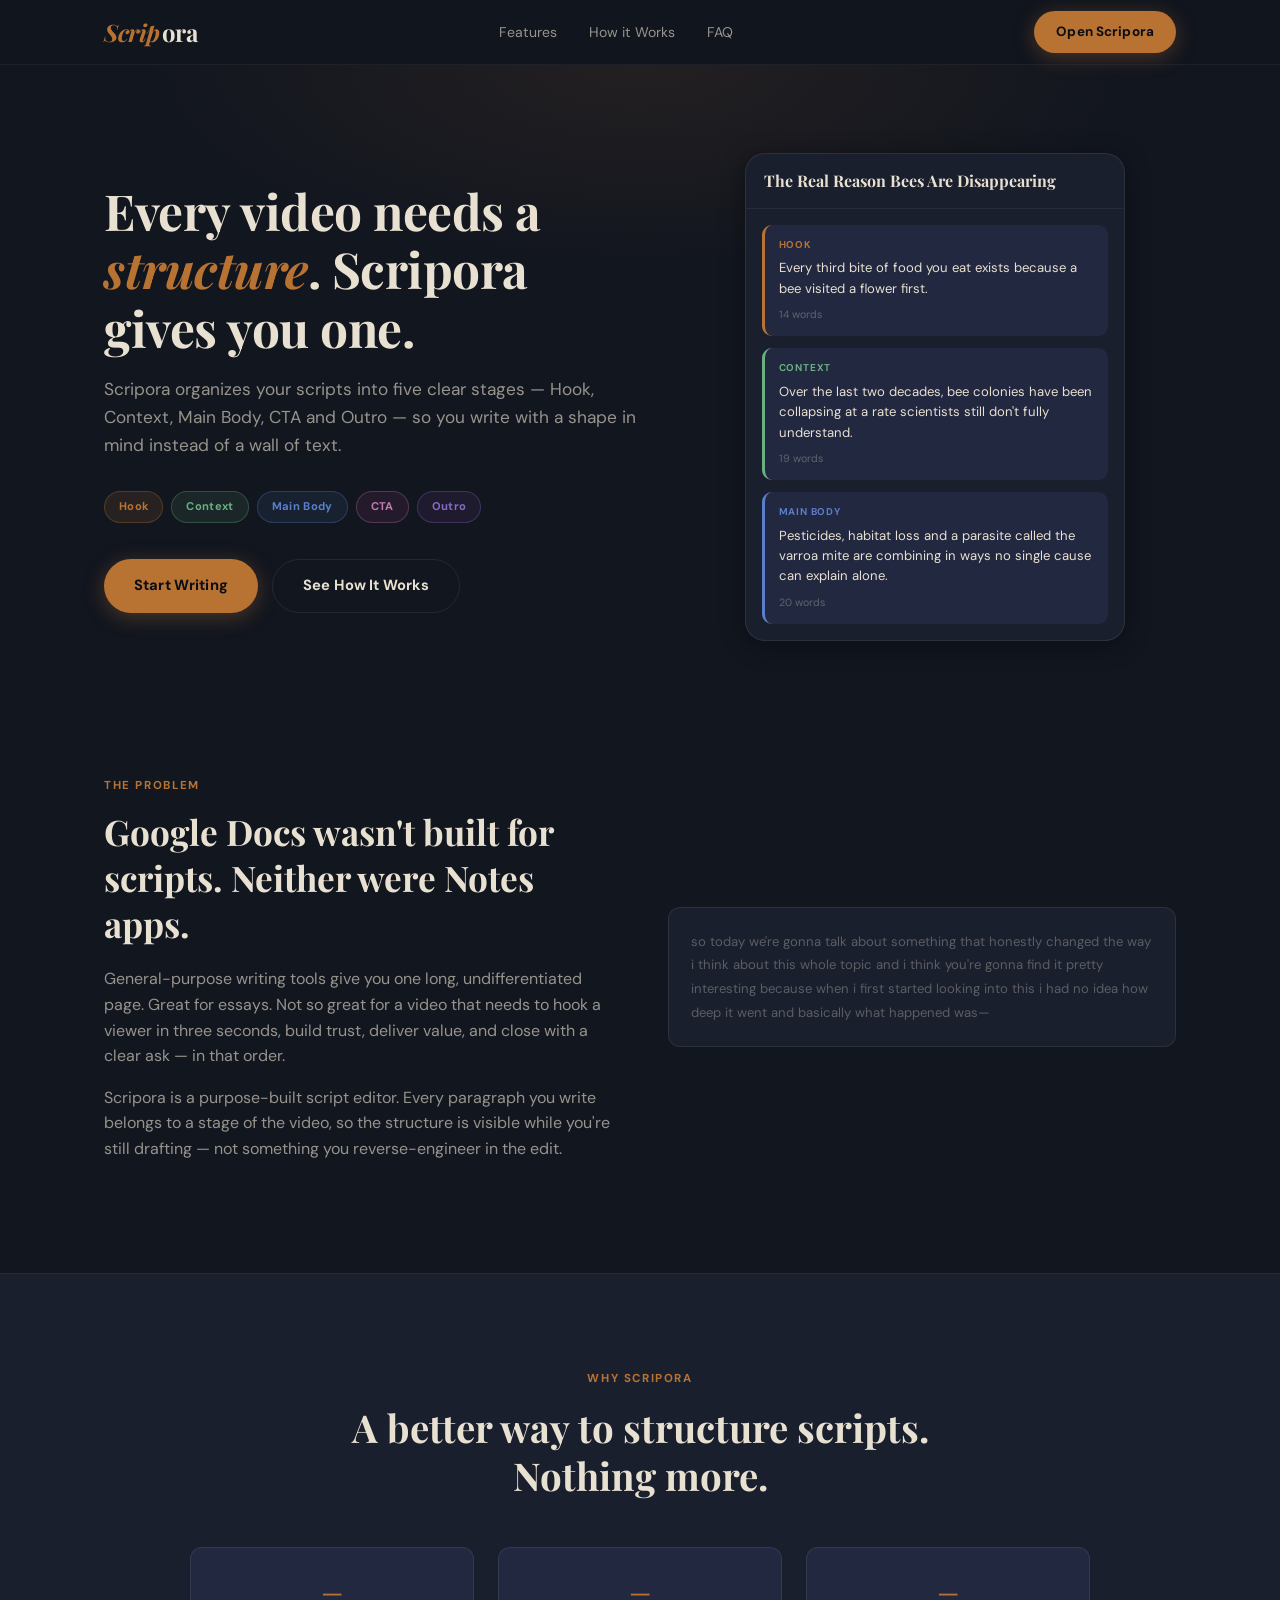
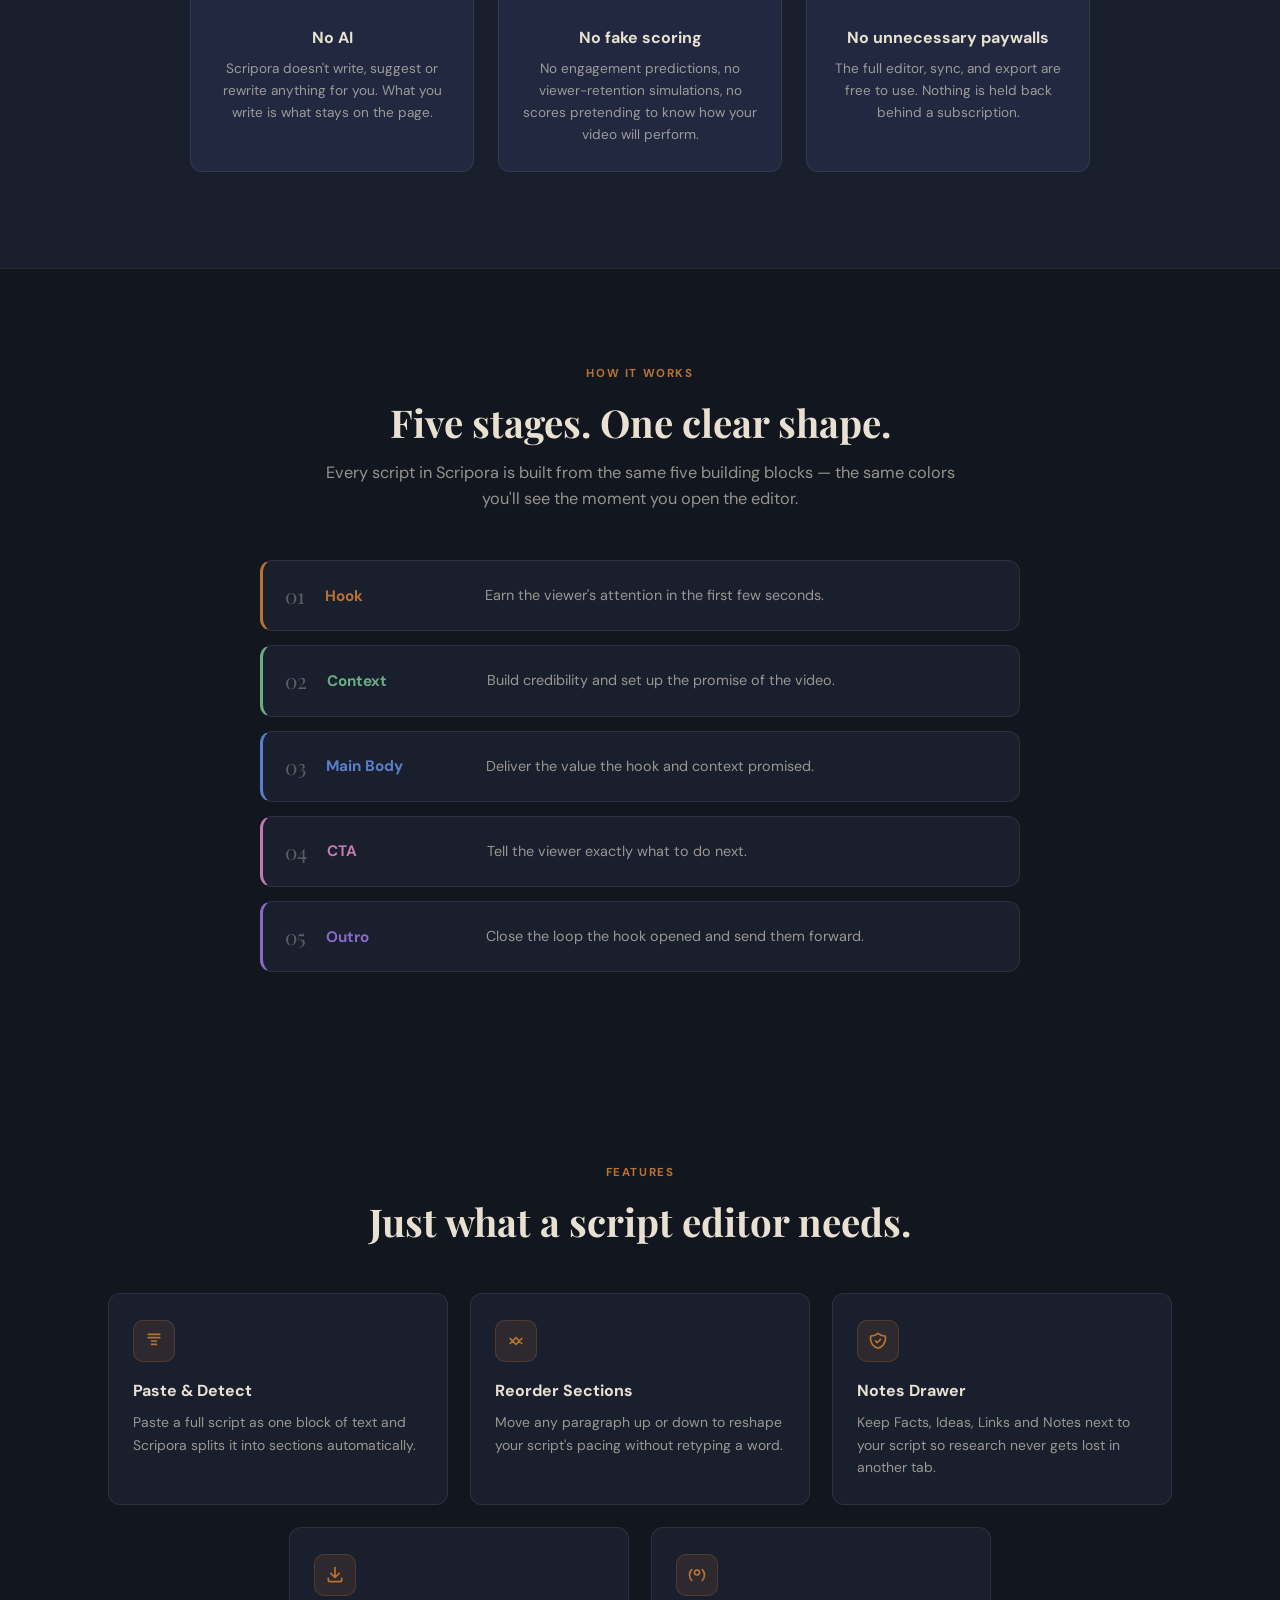
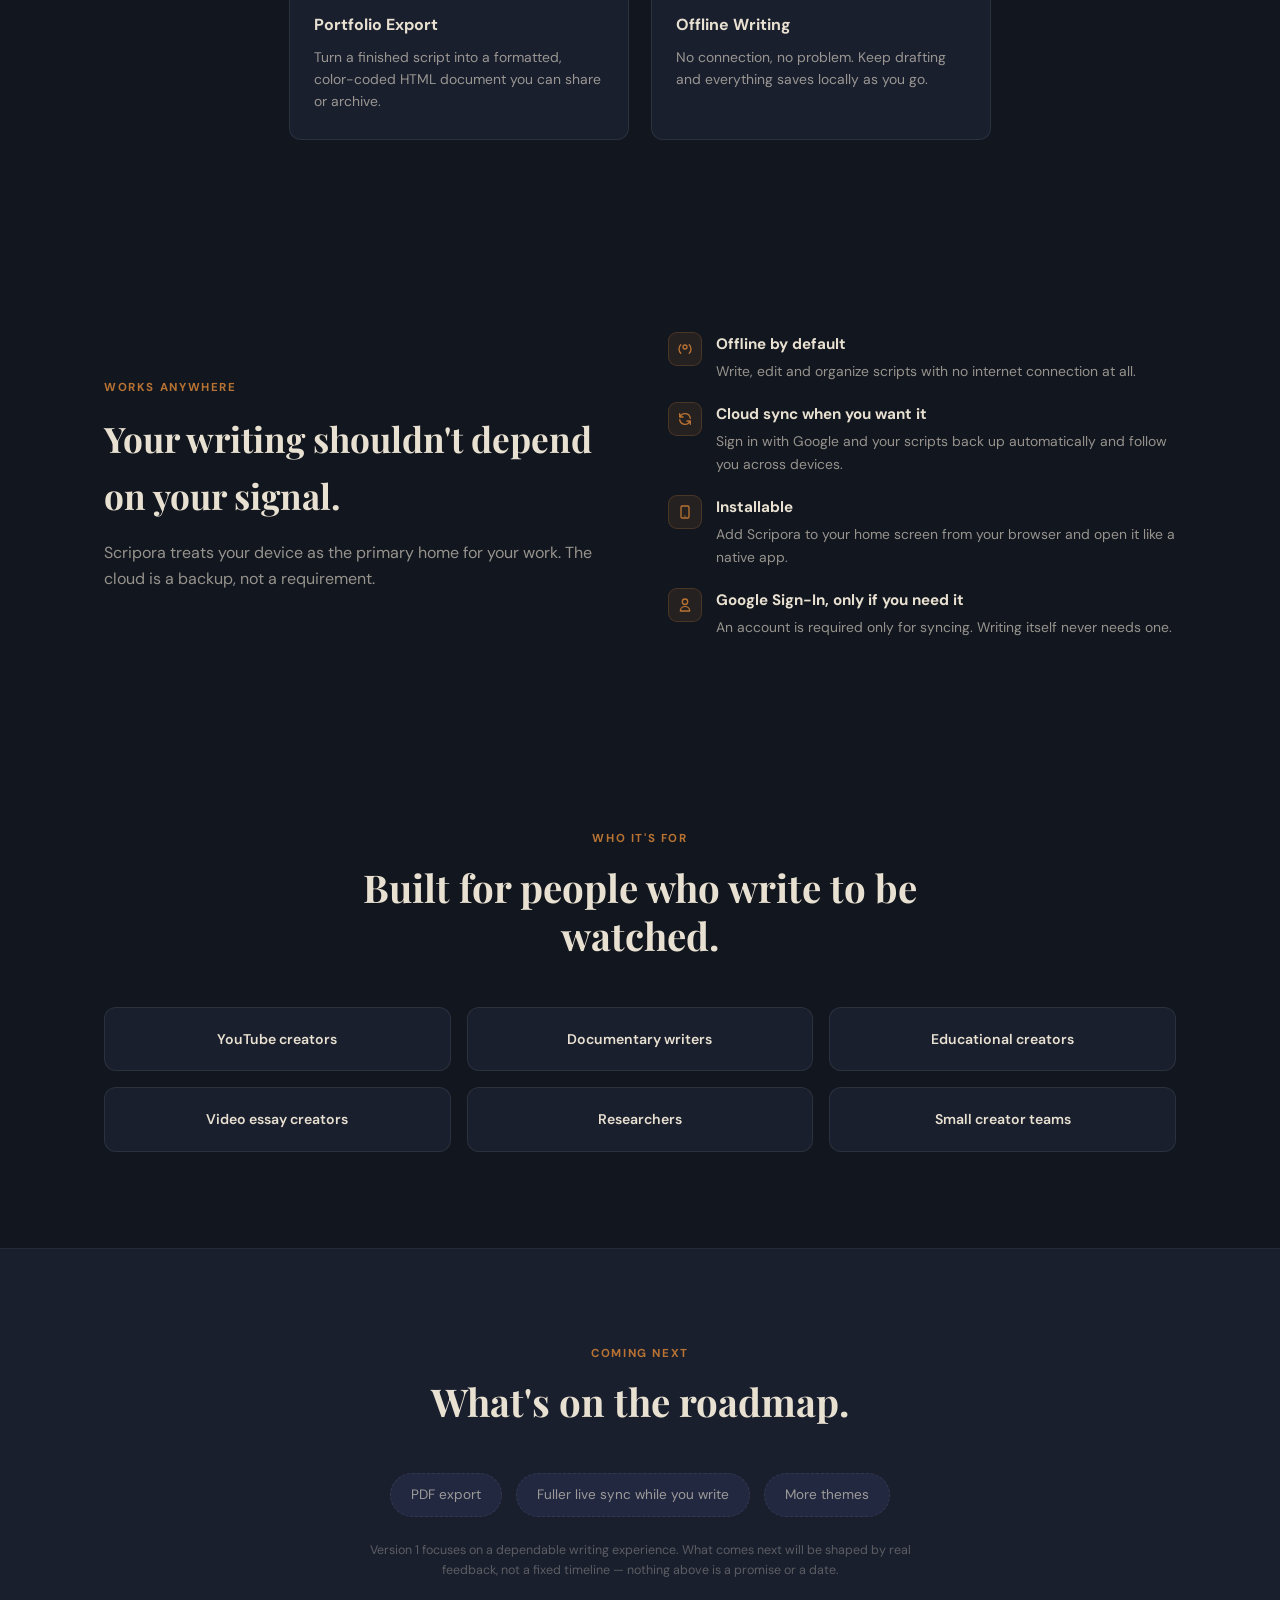
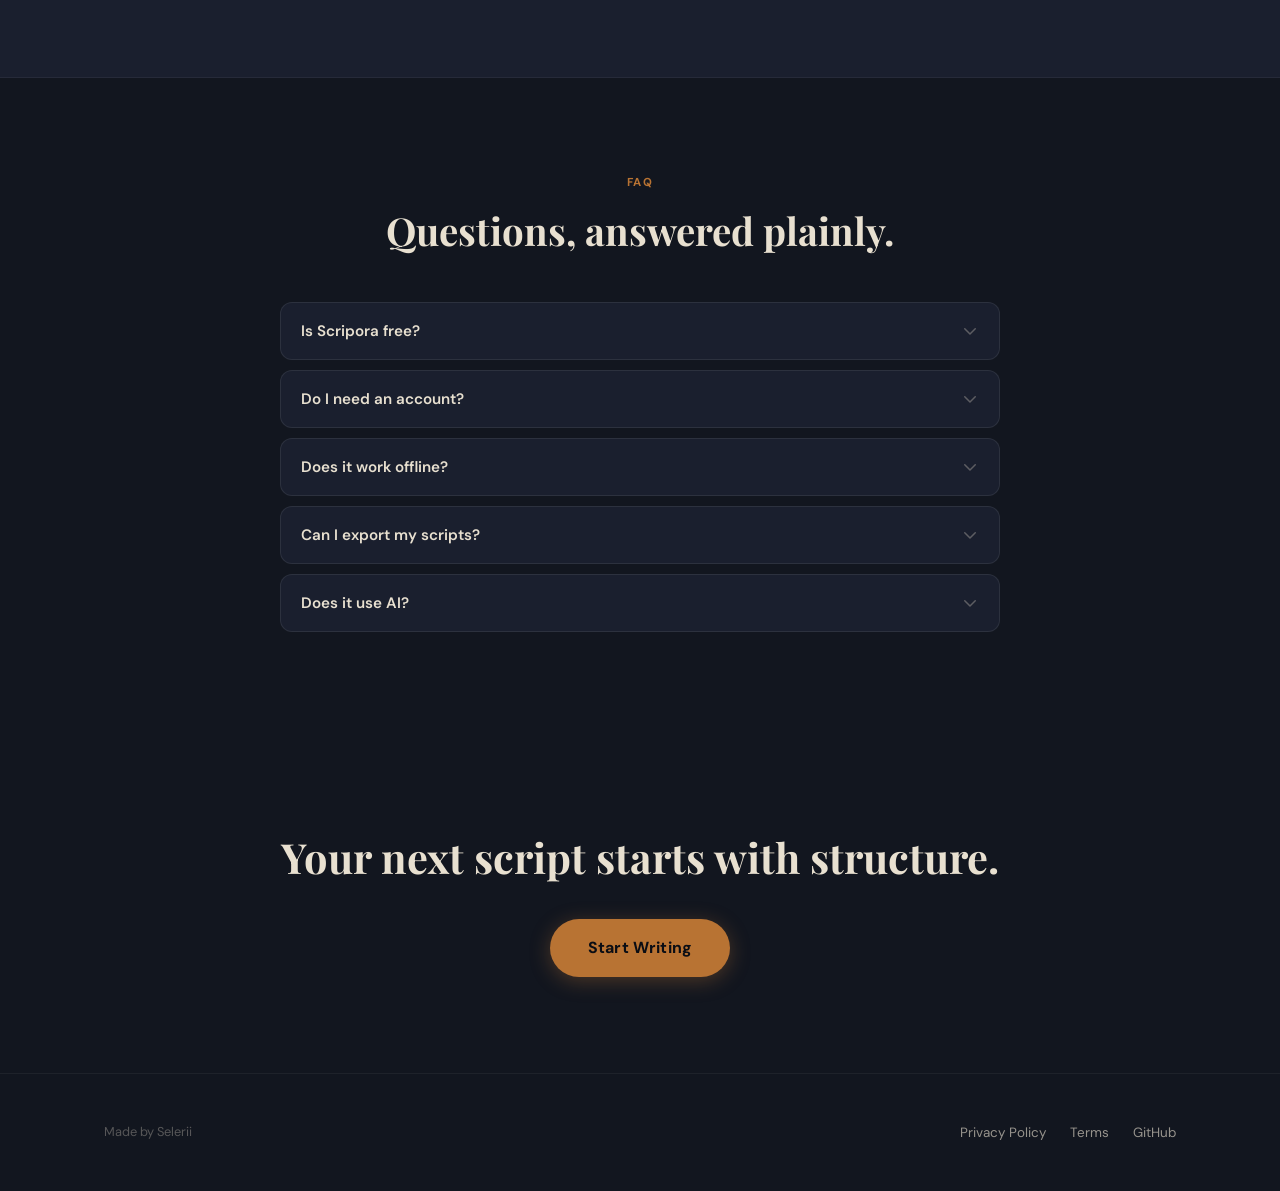
==== index.html @ c45a6613 "Add files via upload" ====
<!DOCTYPE html>
<html lang="en-GB">
<head>
<meta charset="UTF-8">
<meta name="viewport" content="width=device-width, initial-scale=1, viewport-fit=cover">
<title>Scripora — A Script Editor Built Around Structure, Not AI</title>
<meta name="description" content="Scripora is a purpose-built script editor for YouTube creators. Organize every video into Hook, Context, Main Body, CTA and Outro — offline-first, no AI, no fake scoring, no paywalls.">
<!-- PLACEHOLDER: replace REPLACE_WITH_LANDING_DOMAIN once this project has
     a real domain on Vercel. This is a NEW, separate project from the app
     (per your instruction to keep them as separate repos), so it will not
     share scripora.vercel.app — that stays the app's own address. -->
<link rel="canonical" href="https://REPLACE_WITH_LANDING_DOMAIN/">

<!-- Open Graph -->
<meta property="og:type" content="website">
<meta property="og:title" content="Scripora — A Script Editor Built Around Structure, Not AI">
<meta property="og:description" content="Organize every video into Hook, Context, Main Body, CTA and Outro. Offline-first, no AI, no fake scoring, no paywalls.">
<meta property="og:url" content="https://REPLACE_WITH_LANDING_DOMAIN/">
<meta property="og:image" content="https://REPLACE_WITH_LANDING_DOMAIN/Icon/icon-512.png">
<meta property="og:site_name" content="Scripora">

<!-- Twitter -->
<meta name="twitter:card" content="summary">
<meta name="twitter:title" content="Scripora — A Script Editor Built Around Structure, Not AI">
<meta name="twitter:description" content="Organize every video into Hook, Context, Main Body, CTA and Outro. Offline-first, no AI, no fake scoring, no paywalls.">
<meta name="twitter:image" content="https://REPLACE_WITH_LANDING_DOMAIN/Icon/icon-512.png">
<meta name="twitter:site" content="@selerii">

<link rel="icon" href="/Icon/favicon-32.png" sizes="32x32">
<link rel="apple-touch-icon" href="/Icon/icon-192.png">

<link rel="preconnect" href="https://fonts.googleapis.com">
<link rel="preconnect" href="https://fonts.gstatic.com" crossorigin>
<link href="https://fonts.googleapis.com/css2?family=Playfair+Display:ital,wght@0,700;1,700&family=DM+Sans:wght@400;500;600;700&display=swap" rel="stylesheet">
<link rel="stylesheet" href="styles.css">

<script type="application/ld+json">
{
  "@context": "https://schema.org",
  "@type": "SoftwareApplication",
  "name": "Scripora",
  "url": "https://scripora.vercel.app/",
  "applicationCategory": "ProductivityApplication",
  "operatingSystem": "Web, Progressive Web App",
  "description": "Scripora is an offline-first script editor for YouTube creators. It organizes scripts into Hook, Context, Main Body, CTA and Outro sections, with paste-and-detect, notes, and portfolio export.",
  "offers": {
    "@type": "Offer",
    "price": "0",
    "priceCurrency": "USD"
  },
  "featureList": [
    "Hook, Context, Main Body, CTA and Outro script structure",
    "Section-based editor",
    "Paste and automatically detect sections",
    "Reorder sections",
    "Notes drawer with Facts, Ideas, Links and Notes",
    "Portfolio export to HTML",
    "Offline PWA support",
    "Installable application",
    "Google Sign-In",
    "Cloud sync",
    "Theme support"
  ]
}
</script>
<script type="application/ld+json">
{
  "@context": "https://schema.org",
  "@type": "FAQPage",
  "mainEntity": [
    {
      "@type": "Question",
      "name": "Is Scripora free?",
      "acceptedAnswer": { "@type": "Answer", "text": "Yes. Scripora is free to use, with no paywalls or paid tiers in the current version." }
    },
    {
      "@type": "Question",
      "name": "Do I need an account?",
      "acceptedAnswer": { "@type": "Answer", "text": "No. You can write and save scripts without signing in. Signing in with Google is only needed if you want your scripts backed up and synced across devices." }
    },
    {
      "@type": "Question",
      "name": "Does it work offline?",
      "acceptedAnswer": { "@type": "Answer", "text": "Yes. Scripora is offline-first. You can write, edit and organize scripts with no internet connection, and it syncs automatically once you're back online and signed in." }
    },
    {
      "@type": "Question",
      "name": "Can I export my scripts?",
      "acceptedAnswer": { "@type": "Answer", "text": "Yes. Portfolio Export turns any script into a formatted HTML document with color-coded sections, ready to download or share." }
    },
    {
      "@type": "Question",
      "name": "Does it use AI?",
      "acceptedAnswer": { "@type": "Answer", "text": "No. Scripora does not use AI or any analysis engine. It organizes what you write by section — it doesn't write, score or judge it for you." }
    }
  ]
}
</script>
</head>
<body>

<a href="#main" class="visually-hidden-focusable" style="position:absolute;left:-9999px;top:0;background:var(--accent);color:#0A0D14;padding:10px 16px;border-radius:8px;z-index:200;">Skip to content</a>

<!-- ══════════ NAVIGATION ══════════ -->
<header class="nav">
  <div class="wrap">
    <a href="#main" class="wordmark" aria-label="Scripora home">
      <span class="w1">Scrip</span><span class="w2">ora</span>
    </a>
    <nav id="navLinks" class="nav-links" aria-label="Primary">
      <a href="#features">Features</a>
      <a href="#how-it-works">How it Works</a>
      <a href="#faq">FAQ</a>
    </nav>
    <div class="nav-cta">
      <a class="btn btn-primary" href="https://scripora.vercel.app/">Open Scripora</a>
      <button class="nav-toggle" id="navToggle" aria-expanded="false" aria-controls="navLinks" aria-label="Toggle menu">
        <span></span><span></span><span></span>
      </button>
    </div>
  </div>
</header>

<main id="main">

  <!-- ══════════ HERO ══════════ -->
  <section class="hero">
    <div class="wrap">
      <div class="hero-copy">
        <h1>Every video needs a <em>structure</em>. Scripora gives you one.</h1>
        <p class="lead">Scripora organizes your scripts into five clear stages — Hook, Context, Main Body, CTA and Outro — so you write with a shape in mind instead of a wall of text.</p>
        <div class="hero-stages" aria-hidden="true">
          <span class="stage-chip hook">Hook</span>
          <span class="stage-chip ctx">Context</span>
          <span class="stage-chip body">Main Body</span>
          <span class="stage-chip cta">CTA</span>
          <span class="stage-chip out">Outro</span>
        </div>
        <div class="hero-actions">
          <a class="btn btn-primary" href="https://scripora.vercel.app/">Start Writing</a>
          <a class="btn btn-ghost" href="#how-it-works">See How It Works</a>
        </div>
      </div>

      <div class="hero-visual">
        <div class="mock-frame" role="img" aria-label="Scripora editor showing a script split into color-coded Hook, Context and Main Body sections">
          <div class="mock-titlebar">
            <span>The Real Reason Bees Are Disappearing</span>
          </div>
          <div class="mock-body">
            <div class="mock-para hook">
              <span class="mp-tag">Hook</span>
              <p class="mp-text">Every third bite of food you eat exists because a bee visited a flower first.</p>
              <div class="mp-meta">14 words</div>
            </div>
            <div class="mock-para ctx">
              <span class="mp-tag">Context</span>
              <p class="mp-text">Over the last two decades, bee colonies have been collapsing at a rate scientists still don't fully understand.</p>
              <div class="mp-meta">19 words</div>
            </div>
            <div class="mock-para body">
              <span class="mp-tag">Main Body</span>
              <p class="mp-text">Pesticides, habitat loss and a parasite called the varroa mite are combining in ways no single cause can explain alone.</p>
              <div class="mp-meta">20 words</div>
            </div>
          </div>
        </div>
      </div>
    </div>
  </section>

  <!-- ══════════ PROBLEM ══════════ -->
  <section class="problem">
    <div class="wrap">
      <div class="problem-copy">
        <span class="eyebrow">The Problem</span>
        <h2>Google Docs wasn't built for scripts. Neither were Notes apps.</h2>
        <p>General-purpose writing tools give you one long, undifferentiated page. Great for essays. Not so great for a video that needs to hook a viewer in three seconds, build trust, deliver value, and close with a clear ask — in that order.</p>
        <p>Scripora is a purpose-built script editor. Every paragraph you write belongs to a stage of the video, so the structure is visible while you're still drafting — not something you reverse-engineer in the edit.</p>
      </div>
      <div class="wall-of-text" aria-hidden="true">
        so today we're gonna talk about something that honestly changed the way i think about this whole topic and i think you're gonna find it pretty interesting because when i first started looking into this i had no idea how deep it went and basically what happened was—
      </div>
    </div>
  </section>

  <!-- ══════════ WHY SCRIPORA (HONESTY) ══════════ -->
  <section class="honesty">
    <div class="wrap">
      <div class="section-head">
        <span class="eyebrow">Why Scripora</span>
        <h2>A better way to structure scripts. Nothing more.</h2>
      </div>
      <div class="honesty-grid">
        <div class="honesty-card">
          <div class="hc-mark" aria-hidden="true">—</div>
          <h3>No AI</h3>
          <p>Scripora doesn't write, suggest or rewrite anything for you. What you write is what stays on the page.</p>
        </div>
        <div class="honesty-card">
          <div class="hc-mark" aria-hidden="true">—</div>
          <h3>No fake scoring</h3>
          <p>No engagement predictions, no viewer-retention simulations, no scores pretending to know how your video will perform.</p>
        </div>
        <div class="honesty-card">
          <div class="hc-mark" aria-hidden="true">—</div>
          <h3>No unnecessary paywalls</h3>
          <p>The full editor, sync, and export are free to use. Nothing is held back behind a subscription.</p>
        </div>
      </div>
    </div>
  </section>

  <!-- ══════════ HOW IT WORKS ══════════ -->
  <section id="how-it-works">
    <div class="wrap">
      <div class="section-head">
        <span class="eyebrow">How It Works</span>
        <h2>Five stages. One clear shape.</h2>
        <p>Every script in Scripora is built from the same five building blocks — the same colors you'll see the moment you open the editor.</p>
      </div>
      <div class="stages-list">
        <div class="stage-row hook">
          <span class="sr-num">01</span>
          <span class="sr-name">Hook</span>
          <span class="sr-desc">Earn the viewer's attention in the first few seconds.</span>
        </div>
        <div class="stage-row ctx">
          <span class="sr-num">02</span>
          <span class="sr-name">Context</span>
          <span class="sr-desc">Build credibility and set up the promise of the video.</span>
        </div>
        <div class="stage-row body">
          <span class="sr-num">03</span>
          <span class="sr-name">Main Body</span>
          <span class="sr-desc">Deliver the value the hook and context promised.</span>
        </div>
        <div class="stage-row cta">
          <span class="sr-num">04</span>
          <span class="sr-name">CTA</span>
          <span class="sr-desc">Tell the viewer exactly what to do next.</span>
        </div>
        <div class="stage-row out">
          <span class="sr-num">05</span>
          <span class="sr-name">Outro</span>
          <span class="sr-desc">Close the loop the hook opened and send them forward.</span>
        </div>
      </div>
    </div>
  </section>

  <!-- ══════════ FEATURES ══════════ -->
  <section id="features">
    <div class="wrap">
      <div class="section-head">
        <span class="eyebrow">Features</span>
        <h2>Just what a script editor needs.</h2>
      </div>
      <div class="feature-grid">
        <div class="feature-card">
          <div class="fc-icon" aria-hidden="true">
            <svg width="20" height="20" viewBox="0 0 24 24" fill="none" stroke="currentColor" stroke-width="2"><path stroke-linecap="round" stroke-linejoin="round" d="M9 12h6m-6 4h6M5 8h14M5 4h14"/></svg>
          </div>
          <h3>Paste &amp; Detect</h3>
          <p>Paste a full script as one block of text and Scripora splits it into sections automatically.</p>
        </div>
        <div class="feature-card">
          <div class="fc-icon" aria-hidden="true">
            <svg width="20" height="20" viewBox="0 0 24 24" fill="none" stroke="currentColor" stroke-width="2"><path stroke-linecap="round" stroke-linejoin="round" d="M5 15l7-7 7 7M5 9l7 7 7-7"/></svg>
          </div>
          <h3>Reorder Sections</h3>
          <p>Move any paragraph up or down to reshape your script's pacing without retyping a word.</p>
        </div>
        <div class="feature-card">
          <div class="fc-icon" aria-hidden="true">
            <svg width="20" height="20" viewBox="0 0 24 24" fill="none" stroke="currentColor" stroke-width="2"><path stroke-linecap="round" stroke-linejoin="round" d="M9 12l2 2 4-4m5.618-4.016A11.955 11.955 0 0112 2.944a11.955 11.955 0 01-8.618 3.04A12.02 12.02 0 003 9c0 5.591 3.824 10.29 9 11.622 5.176-1.332 9-6.03 9-11.622 0-1.042-.133-2.052-.382-3.016z"/></svg>
          </div>
          <h3>Notes Drawer</h3>
          <p>Keep Facts, Ideas, Links and Notes next to your script so research never gets lost in another tab.</p>
        </div>
        <div class="feature-card">
          <div class="fc-icon" aria-hidden="true">
            <svg width="20" height="20" viewBox="0 0 24 24" fill="none" stroke="currentColor" stroke-width="2"><path stroke-linecap="round" stroke-linejoin="round" d="M4 16v2a2 2 0 002 2h12a2 2 0 002-2v-2M7 10l5 5 5-5M12 15V3"/></svg>
          </div>
          <h3>Portfolio Export</h3>
          <p>Turn a finished script into a formatted, color-coded HTML document you can share or archive.</p>
        </div>
        <div class="feature-card">
          <div class="fc-icon" aria-hidden="true">
            <svg width="20" height="20" viewBox="0 0 24 24" fill="none" stroke="currentColor" stroke-width="2"><path stroke-linecap="round" stroke-linejoin="round" d="M18.364 5.636a9 9 0 010 12.728M5.636 5.636a9 9 0 000 12.728M12 12a3 3 0 100-6 3 3 0 000 6z"/></svg>
          </div>
          <h3>Offline Writing</h3>
          <p>No connection, no problem. Keep drafting and everything saves locally as you go.</p>
        </div>
      </div>
    </div>
  </section>

  <!-- ══════════ WORKS ANYWHERE ══════════ -->
  <section class="anywhere">
    <div class="wrap">
      <div>
        <span class="eyebrow">Works Anywhere</span>
        <h2 style="font-size:clamp(1.6rem,3.6vw,2.2rem);margin-bottom:16px;">Your writing shouldn't depend on your signal.</h2>
        <p style="color:var(--muted);max-width:48ch;">Scripora treats your device as the primary home for your work. The cloud is a backup, not a requirement.</p>
      </div>
      <div class="anywhere-list">
        <div class="anywhere-item">
          <div class="ai-icon" aria-hidden="true">
            <svg width="16" height="16" viewBox="0 0 24 24" fill="none" stroke="currentColor" stroke-width="2"><path stroke-linecap="round" stroke-linejoin="round" d="M18.364 5.636a9 9 0 010 12.728M5.636 5.636a9 9 0 000 12.728M12 12a3 3 0 100-6 3 3 0 000 6z"/></svg>
          </div>
          <div>
            <h4>Offline by default</h4>
            <p>Write, edit and organize scripts with no internet connection at all.</p>
          </div>
        </div>
        <div class="anywhere-item">
          <div class="ai-icon" aria-hidden="true">
            <svg width="16" height="16" viewBox="0 0 24 24" fill="none" stroke="currentColor" stroke-width="2"><path stroke-linecap="round" stroke-linejoin="round" d="M4 4v5h.582m15.356 2A8.001 8.001 0 004.582 9m0 0H9m11 11v-5h-.581m0 0a8.003 8.003 0 01-15.357-2m15.357 2H15"/></svg>
          </div>
          <div>
            <h4>Cloud sync when you want it</h4>
            <p>Sign in with Google and your scripts back up automatically and follow you across devices.</p>
          </div>
        </div>
        <div class="anywhere-item">
          <div class="ai-icon" aria-hidden="true">
            <svg width="16" height="16" viewBox="0 0 24 24" fill="none" stroke="currentColor" stroke-width="2"><path stroke-linecap="round" stroke-linejoin="round" d="M12 18h.01M8 21h8a2 2 0 002-2V5a2 2 0 00-2-2H8a2 2 0 00-2 2v14a2 2 0 002 2z"/></svg>
          </div>
          <div>
            <h4>Installable</h4>
            <p>Add Scripora to your home screen from your browser and open it like a native app.</p>
          </div>
        </div>
        <div class="anywhere-item">
          <div class="ai-icon" aria-hidden="true">
            <svg width="16" height="16" viewBox="0 0 24 24" fill="none" stroke="currentColor" stroke-width="2"><path stroke-linecap="round" stroke-linejoin="round" d="M16 7a4 4 0 11-8 0 4 4 0 018 0zM12 14a7 7 0 00-7 7h14a7 7 0 00-7-7z"/></svg>
          </div>
          <div>
            <h4>Google Sign-In, only if you need it</h4>
            <p>An account is required only for syncing. Writing itself never needs one.</p>
          </div>
        </div>
      </div>
    </div>
  </section>

  <!-- ══════════ WHO IT'S FOR ══════════ -->
  <section>
    <div class="wrap">
      <div class="section-head">
        <span class="eyebrow">Who It's For</span>
        <h2>Built for people who write to be watched.</h2>
      </div>
      <div class="audience-grid">
        <div class="audience-chip">YouTube creators</div>
        <div class="audience-chip">Documentary writers</div>
        <div class="audience-chip">Educational creators</div>
        <div class="audience-chip">Video essay creators</div>
        <div class="audience-chip">Researchers</div>
        <div class="audience-chip">Small creator teams</div>
      </div>
    </div>
  </section>

  <!-- ══════════ COMING NEXT ══════════ -->
  <section class="roadmap">
    <div class="wrap">
      <div class="section-head">
        <span class="eyebrow">Coming Next</span>
        <h2>What's on the roadmap.</h2>
      </div>
      <div class="roadmap-list">
        <span class="roadmap-item">PDF export</span>
        <span class="roadmap-item">Fuller live sync while you write</span>
        <span class="roadmap-item">More themes</span>
      </div>
      <p class="roadmap-note">Version 1 focuses on a dependable writing experience. What comes next will be shaped by real feedback, not a fixed timeline — nothing above is a promise or a date.</p>
    </div>
  </section>

  <!-- ══════════ FAQ ══════════ -->
  <section id="faq">
    <div class="wrap">
      <div class="section-head">
        <span class="eyebrow">FAQ</span>
        <h2>Questions, answered plainly.</h2>
      </div>
      <div class="faq-list">
        <div class="faq-item">
          <button class="faq-q" aria-expanded="false">
            <span>Is Scripora free?</span>
            <svg class="fq-chevron" width="18" height="18" viewBox="0 0 24 24" fill="none" stroke="currentColor" stroke-width="2"><path stroke-linecap="round" stroke-linejoin="round" d="M19 9l-7 7-7-7"/></svg>
          </button>
          <div class="faq-a"><p>Yes. Scripora is free to use, with no paywalls or paid tiers in the current version.</p></div>
        </div>
        <div class="faq-item">
          <button class="faq-q" aria-expanded="false">
            <span>Do I need an account?</span>
            <svg class="fq-chevron" width="18" height="18" viewBox="0 0 24 24" fill="none" stroke="currentColor" stroke-width="2"><path stroke-linecap="round" stroke-linejoin="round" d="M19 9l-7 7-7-7"/></svg>
          </button>
          <div class="faq-a"><p>No. You can write and save scripts without signing in. Signing in with Google is only needed to back up and sync your scripts across devices.</p></div>
        </div>
        <div class="faq-item">
          <button class="faq-q" aria-expanded="false">
            <span>Does it work offline?</span>
            <svg class="fq-chevron" width="18" height="18" viewBox="0 0 24 24" fill="none" stroke="currentColor" stroke-width="2"><path stroke-linecap="round" stroke-linejoin="round" d="M19 9l-7 7-7-7"/></svg>
          </button>
          <div class="faq-a"><p>Yes. Scripora is offline-first — you can write, edit and organize scripts without a connection, and it syncs automatically once you're back online and signed in.</p></div>
        </div>
        <div class="faq-item">
          <button class="faq-q" aria-expanded="false">
            <span>Can I export my scripts?</span>
            <svg class="fq-chevron" width="18" height="18" viewBox="0 0 24 24" fill="none" stroke="currentColor" stroke-width="2"><path stroke-linecap="round" stroke-linejoin="round" d="M19 9l-7 7-7-7"/></svg>
          </button>
          <div class="faq-a"><p>Yes. Portfolio Export turns any script into a formatted HTML document with color-coded sections, ready to download or share.</p></div>
        </div>
        <div class="faq-item">
          <button class="faq-q" aria-expanded="false">
            <span>Does it use AI?</span>
            <svg class="fq-chevron" width="18" height="18" viewBox="0 0 24 24" fill="none" stroke="currentColor" stroke-width="2"><path stroke-linecap="round" stroke-linejoin="round" d="M19 9l-7 7-7-7"/></svg>
          </button>
          <div class="faq-a"><p>No. Scripora does not use AI or any analysis engine. It organizes what you write by section — it doesn't write, score or judge it for you.</p></div>
        </div>
      </div>
    </div>
  </section>

  <!-- ══════════ FINAL CTA ══════════ -->
  <section class="final-cta">
    <div class="wrap">
      <h2>Your next script starts with structure.</h2>
      <a class="btn btn-primary" href="https://scripora.vercel.app/">Start Writing</a>
    </div>
  </section>

</main>

<!-- ══════════ FOOTER ══════════ -->
<footer>
  <div class="wrap footer-row">
    <div class="footer-credit">Made by Selerii</div>
    <nav class="footer-links" aria-label="Footer">
      <a href="/privacy.html">Privacy Policy</a>
      <a href="/terms.html">Terms</a>
      <a href="https://github.com/Birg0010/scripora_vercel">GitHub</a>
    </nav>
  </div>
</footer>

<script src="script.js"></script>
</body>
</html>
---- styles.css ----
/* ════════════════════════════════════════════════════════════════════
   SCRIPORA LANDING PAGE — STYLES
   Design tokens ported directly from the application's styles.css
   (Midnight theme — the app's default). Do not introduce new colors;
   every hex value below traces back to the real product.
   ════════════════════════════════════════════════════════════════════ */

:root{
  --bg:#12161F;
  --surface:#1A1F2E;
  --s2:#222840;
  --s3:#2A3050;
  --border:rgba(255,255,255,.08);
  --border2:rgba(255,255,255,.05);
  --accent:#B87333;
  --adk:#9A5E22;
  --accent-glow:rgba(184,115,51,.35);
  --accent-soft:rgba(184,115,51,.12);
  --accent-border:rgba(184,115,51,.25);
  --text:#E8E0D0;
  --muted:rgba(232,224,208,.62);
  --faint:rgba(232,224,208,.32);
  --sh:0 4px 24px rgba(0,0,0,.4);
  --sh-sm:0 2px 10px rgba(0,0,0,.3);

  /* five script-stage colors — identical to the editor */
  --hook:#B87333;   --hook-bg:rgba(184,115,51,.13);   --hook-border:rgba(184,115,51,.3);
  --ctx:#6AAF82;    --ctx-bg:rgba(74,124,89,.16);      --ctx-border:rgba(106,175,130,.3);
  --body-c:#5A7EC9; --body-bg:rgba(58,92,139,.16);     --body-border:rgba(90,126,201,.3);
  --cta:#C47AAF;    --cta-bg:rgba(124,58,107,.16);     --cta-border:rgba(196,122,175,.3);
  --out:#8A6AC9;    --out-bg:rgba(92,58,124,.16);      --out-border:rgba(138,106,201,.3);

  --radius-pill:30px;
  --radius-card:12px;
  --radius-lg:20px;
  --maxw:1120px;
}

*{box-sizing:border-box;margin:0;padding:0;-webkit-tap-highlight-color:transparent;}

html{scroll-behavior:smooth;}
@media (prefers-reduced-motion:reduce){
  html{scroll-behavior:auto;}
  *{animation-duration:.001ms!important;animation-iteration-count:1!important;transition-duration:.001ms!important;}
}

body{
  font-family:'DM Sans',sans-serif;
  background:var(--bg);
  color:var(--text);
  -webkit-font-smoothing:antialiased;
  color-scheme:dark;
  line-height:1.6;
  overflow-x:hidden;
}

img{max-width:100%;display:block;}
a{color:inherit;text-decoration:none;}
button{font-family:inherit;cursor:pointer;background:none;border:none;color:inherit;}
ul{list-style:none;}

:focus-visible{outline:2px solid var(--accent);outline-offset:3px;border-radius:4px;}

.wrap{max-width:var(--maxw);margin:0 auto;padding:0 24px;}

h1,h2,h3,.serif{font-family:'Playfair Display',serif;}

.eyebrow{
  font-size:.72rem;
  font-weight:700;
  letter-spacing:.14em;
  text-transform:uppercase;
  color:var(--accent);
  margin-bottom:14px;
  display:block;
}

section{padding:96px 0;}
@media (max-width:640px){ section{padding:64px 0;} }

.section-head{max-width:640px;margin:0 auto 48px;text-align:center;}
.section-head h2{font-size:clamp(1.7rem,4vw,2.4rem);font-weight:700;line-height:1.25;margin-bottom:14px;}
.section-head p{color:var(--muted);font-size:1.02rem;}

/* ── Buttons ── */
.btn{
  display:inline-flex;align-items:center;justify-content:center;gap:8px;
  padding:14px 30px;border-radius:var(--radius-pill);
  font-size:.92rem;font-weight:700;letter-spacing:.01em;
  transition:transform .15s ease, box-shadow .15s ease, background .15s ease;
  white-space:nowrap;
}
.btn-primary{background:var(--accent);color:#0A0D14;box-shadow:0 4px 20px var(--accent-glow);}
.btn-primary:hover{transform:translateY(-1px);box-shadow:0 6px 26px var(--accent-glow);}
.btn-ghost{background:transparent;color:var(--text);border:1px solid var(--border);}
.btn-ghost:hover{border-color:var(--accent-border);color:var(--accent);}

/* ── Nav ── */
.nav{
  position:sticky;top:0;z-index:100;
  background:rgba(18,22,31,.85);
  backdrop-filter:blur(10px);
  border-bottom:1px solid var(--border2);
}
.nav .wrap{height:64px;display:flex;align-items:center;justify-content:space-between;}
.wordmark{font-family:'Playfair Display',serif;font-size:1.5rem;font-weight:700;font-style:italic;letter-spacing:-.02em;display:flex;align-items:center;gap:2px;}
.wordmark .w1{color:var(--accent);}
.wordmark .w2{color:var(--text);font-style:normal;}
.nav-links{display:flex;align-items:center;gap:32px;}
.nav-links a{font-size:.88rem;color:var(--muted);transition:color .15s;}
.nav-links a:hover{color:var(--text);}
.nav-cta{display:flex;align-items:center;gap:18px;}
.nav .btn{padding:10px 22px;font-size:.84rem;}
.nav-toggle{display:none;flex-direction:column;gap:5px;padding:8px;}
.nav-toggle span{width:22px;height:2px;background:var(--text);border-radius:2px;}

@media (max-width:860px){
  .nav-links{
    position:fixed;top:64px;left:0;right:0;
    background:var(--surface);border-bottom:1px solid var(--border);
    flex-direction:column;align-items:flex-start;gap:0;
    padding:8px 24px 20px;
    transform:translateY(-8px);opacity:0;pointer-events:none;
    transition:all .18s ease;
  }
  .nav-links.open{transform:translateY(0);opacity:1;pointer-events:auto;}
  .nav-links a{width:100%;padding:14px 0;border-bottom:1px solid var(--border2);}
  .nav-toggle{display:flex;}
}

/* ── Hero ── */
.hero{padding:88px 0 40px;position:relative;}
.hero::before{
  content:'';position:absolute;inset:0;z-index:-1;
  background:radial-gradient(ellipse 60% 50% at 50% 0%, rgba(184,115,51,.10) 0%, transparent 65%);
}
.hero .wrap{display:grid;grid-template-columns:1.05fr .95fr;gap:56px;align-items:center;}
.hero-copy h1{font-size:clamp(2.1rem,5vw,3.1rem);font-weight:700;line-height:1.18;letter-spacing:-.01em;margin-bottom:20px;}
.hero-copy h1 em{color:var(--accent);font-style:italic;}
.hero-copy p.lead{font-size:1.08rem;color:var(--muted);max-width:46ch;margin-bottom:32px;}
.hero-stages{display:flex;flex-wrap:wrap;gap:8px;margin-bottom:36px;}
.stage-chip{
  font-size:.7rem;font-weight:700;letter-spacing:.03em;
  padding:6px 14px;border-radius:20px;border:1px solid;
}
.stage-chip.hook{color:var(--hook);background:var(--hook-bg);border-color:var(--hook-border);}
.stage-chip.ctx{color:var(--ctx);background:var(--ctx-bg);border-color:var(--ctx-border);}
.stage-chip.body{color:var(--body-c);background:var(--body-bg);border-color:var(--body-border);}
.stage-chip.cta{color:var(--cta);background:var(--cta-bg);border-color:var(--cta-border);}
.stage-chip.out{color:var(--out);background:var(--out-bg);border-color:var(--out-border);}
.hero-actions{display:flex;flex-wrap:wrap;gap:14px;}

@media (max-width:900px){
  .hero .wrap{grid-template-columns:1fr;}
  .hero-visual{order:-1;}
}

/* ── Mockup: recreated editor screen (not a screenshot) ── */
.mock-frame{
  background:var(--surface);border:1px solid var(--border);border-radius:var(--radius-lg);
  box-shadow:var(--sh);overflow:hidden;max-width:380px;margin:0 auto;
}
.mock-titlebar{
  padding:14px 18px;border-bottom:1px solid var(--border2);
  display:flex;align-items:center;justify-content:space-between;
  font-family:'Playfair Display',serif;font-size:1rem;font-weight:700;color:var(--text);
}
.mock-titlebar .mt-icons{display:flex;gap:10px;color:var(--faint);}
.mock-body{padding:16px;display:flex;flex-direction:column;gap:12px;}
.mock-para{border-left:3px solid;border-radius:10px;background:var(--s2);padding:12px 14px;}
.mock-para .mp-tag{font-size:.62rem;font-weight:700;letter-spacing:.08em;text-transform:uppercase;margin-bottom:6px;display:block;}
.mock-para .mp-text{font-size:.82rem;color:var(--text);line-height:1.55;}
.mock-para .mp-meta{font-size:.66rem;color:var(--faint);margin-top:8px;}
.mock-para.hook{border-color:var(--hook);}
.mock-para.hook .mp-tag{color:var(--hook);}
.mock-para.ctx{border-color:var(--ctx);}
.mock-para.ctx .mp-tag{color:var(--ctx);}
.mock-para.body{border-color:var(--body-c);}
.mock-para.body .mp-tag{color:var(--body-c);}
.mock-para.cta{border-color:var(--cta);}
.mock-para.cta .mp-tag{color:var(--cta);}
.mock-para.out{border-color:var(--out);}
.mock-para.out .mp-tag{color:var(--out);}

/* ── Problem ── */
.problem .wrap{display:grid;grid-template-columns:1fr 1fr;gap:56px;align-items:center;}
.problem-copy p{color:var(--muted);margin-bottom:16px;max-width:52ch;}
.problem-copy h2{font-size:clamp(1.6rem,3.6vw,2.2rem);margin-bottom:20px;line-height:1.3;}
.wall-of-text{
  background:var(--surface);border:1px solid var(--border);border-radius:var(--radius-card);
  padding:22px;font-size:.82rem;color:var(--faint);line-height:1.8;
}
@media (max-width:860px){ .problem .wrap{grid-template-columns:1fr;} .wall-of-text{order:-1;} }

/* ── Honesty / Why Scripora ── */
.honesty{background:var(--surface);border-top:1px solid var(--border2);border-bottom:1px solid var(--border2);}
.honesty-grid{display:grid;grid-template-columns:repeat(3,1fr);gap:24px;max-width:900px;margin:0 auto;}
.honesty-card{
  background:var(--s2);border:1px solid var(--border);border-radius:var(--radius-card);
  padding:26px 22px;text-align:center;
}
.honesty-card .hc-mark{font-size:1.6rem;color:var(--accent);margin-bottom:10px;}
.honesty-card h3{font-size:1rem;font-weight:700;margin-bottom:8px;font-family:'DM Sans',sans-serif;}
.honesty-card p{font-size:.85rem;color:var(--muted);}
@media (max-width:720px){ .honesty-grid{grid-template-columns:1fr;} }

/* ── How It Works ── */
.stages-list{display:flex;flex-direction:column;gap:14px;max-width:760px;margin:0 auto;}
.stage-row{
  display:grid;grid-template-columns:auto 140px 1fr;gap:20px;align-items:center;
  background:var(--surface);border:1px solid var(--border);border-left:3px solid;
  border-radius:var(--radius-card);padding:18px 22px;
}
.stage-row .sr-num{font-family:'Playfair Display',serif;font-size:1.3rem;color:var(--faint);}
.stage-row .sr-name{font-weight:700;font-size:.95rem;}
.stage-row .sr-desc{color:var(--muted);font-size:.9rem;}
.stage-row.hook{border-left-color:var(--hook);} .stage-row.hook .sr-name{color:var(--hook);}
.stage-row.ctx{border-left-color:var(--ctx);} .stage-row.ctx .sr-name{color:var(--ctx);}
.stage-row.body{border-left-color:var(--body-c);} .stage-row.body .sr-name{color:var(--body-c);}
.stage-row.cta{border-left-color:var(--cta);} .stage-row.cta .sr-name{color:var(--cta);}
.stage-row.out{border-left-color:var(--out);} .stage-row.out .sr-name{color:var(--out);}
@media (max-width:600px){
  .stage-row{grid-template-columns:auto 1fr;}
  .sr-desc{grid-column:1 / -1;}
}

/* ── Features ── */
.feature-grid{display:flex;flex-wrap:wrap;justify-content:center;gap:22px;}
.feature-card{
  background:var(--surface);border:1px solid var(--border);border-radius:var(--radius-card);
  padding:26px 24px;
  flex:1 1 300px;max-width:340px;
}
.feature-card .fc-icon{
  width:42px;height:42px;border-radius:10px;background:var(--accent-soft);
  border:1px solid var(--accent-border);display:flex;align-items:center;justify-content:center;
  margin-bottom:16px;color:var(--accent);
}
.feature-card h3{font-size:1rem;font-weight:700;margin-bottom:8px;font-family:'DM Sans',sans-serif;}
.feature-card p{font-size:.87rem;color:var(--muted);}
@media (max-width:560px){ .feature-card{flex-basis:100%;max-width:none;} }

/* ── Works Anywhere ── */
.anywhere .wrap{display:grid;grid-template-columns:1fr 1fr;gap:56px;align-items:center;}
.anywhere-list{display:flex;flex-direction:column;gap:20px;}
.anywhere-item{display:flex;gap:14px;align-items:flex-start;}
.anywhere-item .ai-icon{
  width:34px;height:34px;border-radius:9px;background:var(--accent-soft);
  border:1px solid var(--accent-border);display:flex;align-items:center;justify-content:center;
  flex-shrink:0;color:var(--accent);
}
.anywhere-item h4{font-size:.95rem;font-weight:700;margin-bottom:4px;}
.anywhere-item p{font-size:.87rem;color:var(--muted);}
@media (max-width:860px){ .anywhere .wrap{grid-template-columns:1fr;} }

/* ── Who It's For ── */
.audience-grid{display:grid;grid-template-columns:repeat(3,1fr);gap:16px;}
.audience-chip{
  background:var(--surface);border:1px solid var(--border);border-radius:var(--radius-card);
  padding:20px;text-align:center;font-size:.88rem;font-weight:600;color:var(--text);
}
@media (max-width:860px){ .audience-grid{grid-template-columns:1fr 1fr;} }
@media (max-width:480px){ .audience-grid{grid-template-columns:1fr;} }

/* ── Coming Next ── */
.roadmap{background:var(--surface);border-top:1px solid var(--border2);border-bottom:1px solid var(--border2);}
.roadmap-note{
  text-align:center;font-size:.78rem;color:var(--faint);margin-top:24px;
  max-width:560px;margin-left:auto;margin-right:auto;
}
.roadmap-list{display:flex;flex-wrap:wrap;gap:14px;justify-content:center;max-width:760px;margin:0 auto;}
.roadmap-item{
  background:var(--s2);border:1px dashed var(--border);border-radius:var(--radius-pill);
  padding:10px 20px;font-size:.85rem;color:var(--muted);
}

/* ── FAQ ── */
.faq-list{max-width:720px;margin:0 auto;display:flex;flex-direction:column;gap:10px;}
.faq-item{background:var(--surface);border:1px solid var(--border);border-radius:var(--radius-card);overflow:hidden;}
.faq-q{
  width:100%;display:flex;align-items:center;justify-content:space-between;
  padding:18px 20px;font-size:.95rem;font-weight:600;text-align:left;
}
.faq-q .fq-chevron{transition:transform .2s ease;color:var(--faint);flex-shrink:0;margin-left:16px;}
.faq-item.open .fq-chevron{transform:rotate(180deg);}
.faq-a{max-height:0;overflow:hidden;transition:max-height .22s ease;}
.faq-a p{padding:0 20px 18px;color:var(--muted);font-size:.87rem;max-width:60ch;}

/* ── Final CTA ── */
.final-cta{text-align:center;}
.final-cta h2{font-size:clamp(1.8rem,4.4vw,2.6rem);margin-bottom:28px;}
.final-cta .btn{padding:16px 38px;font-size:1rem;}

/* ── Footer ── */
footer{border-top:1px solid var(--border2);padding:48px 0;}
.footer-row{display:flex;flex-wrap:wrap;justify-content:space-between;align-items:center;gap:20px;}
.footer-links{display:flex;flex-wrap:wrap;gap:24px;font-size:.84rem;color:var(--muted);}
.footer-links a:hover{color:var(--text);}
.footer-credit{font-size:.8rem;color:var(--faint);}

/* ── Utility ── */
.center{text-align:center;}
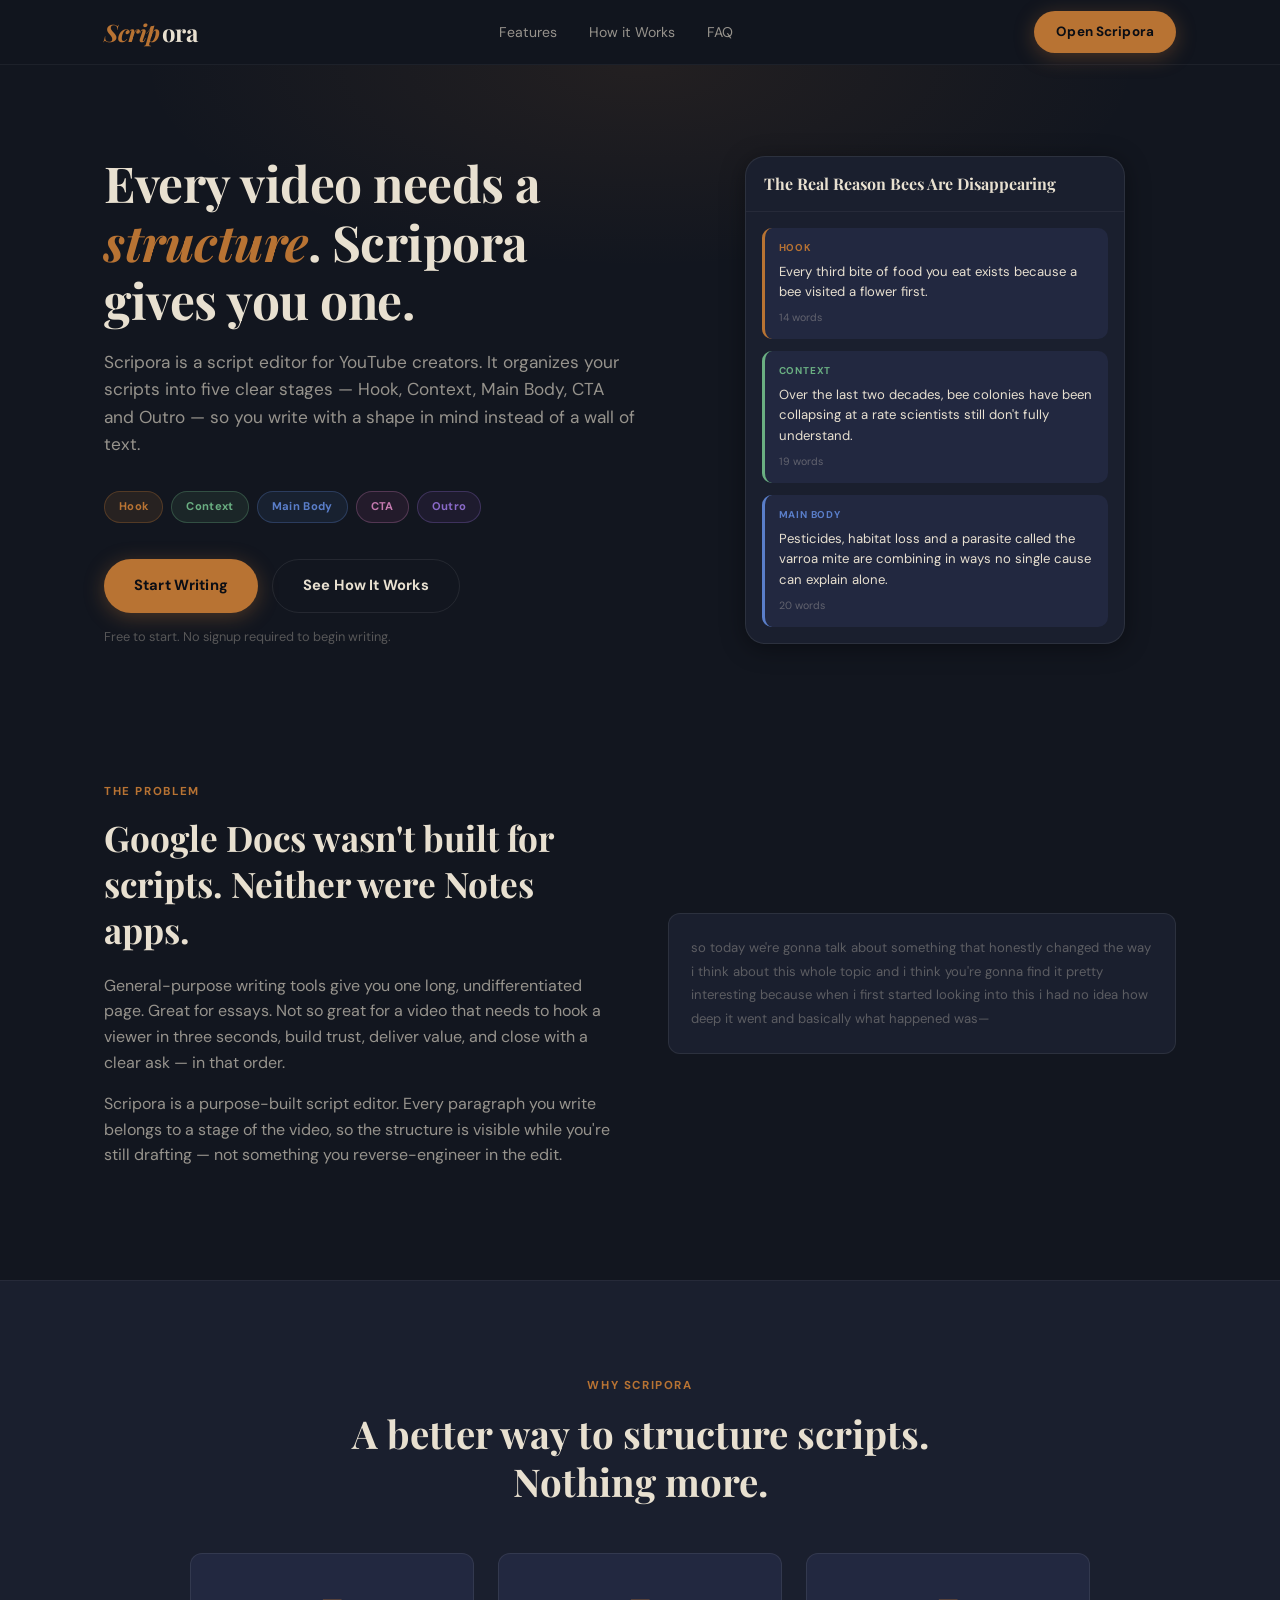
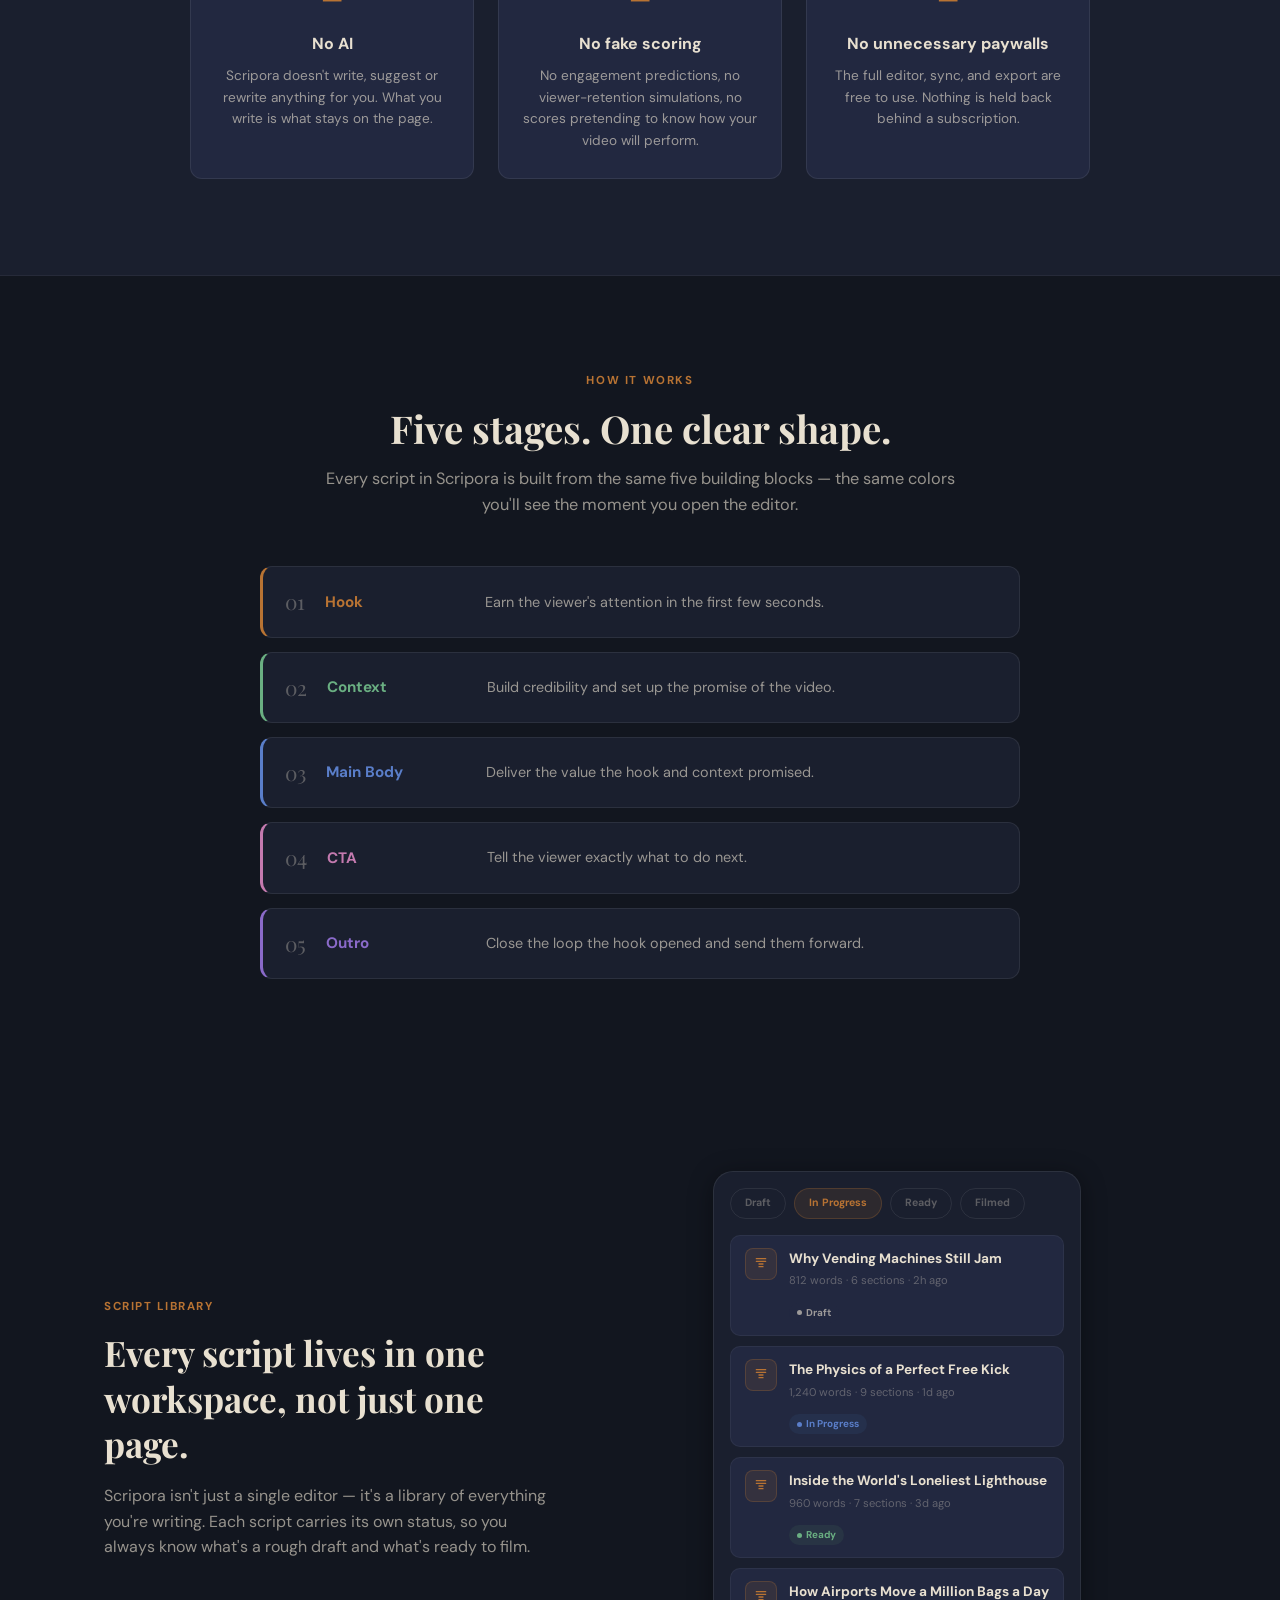
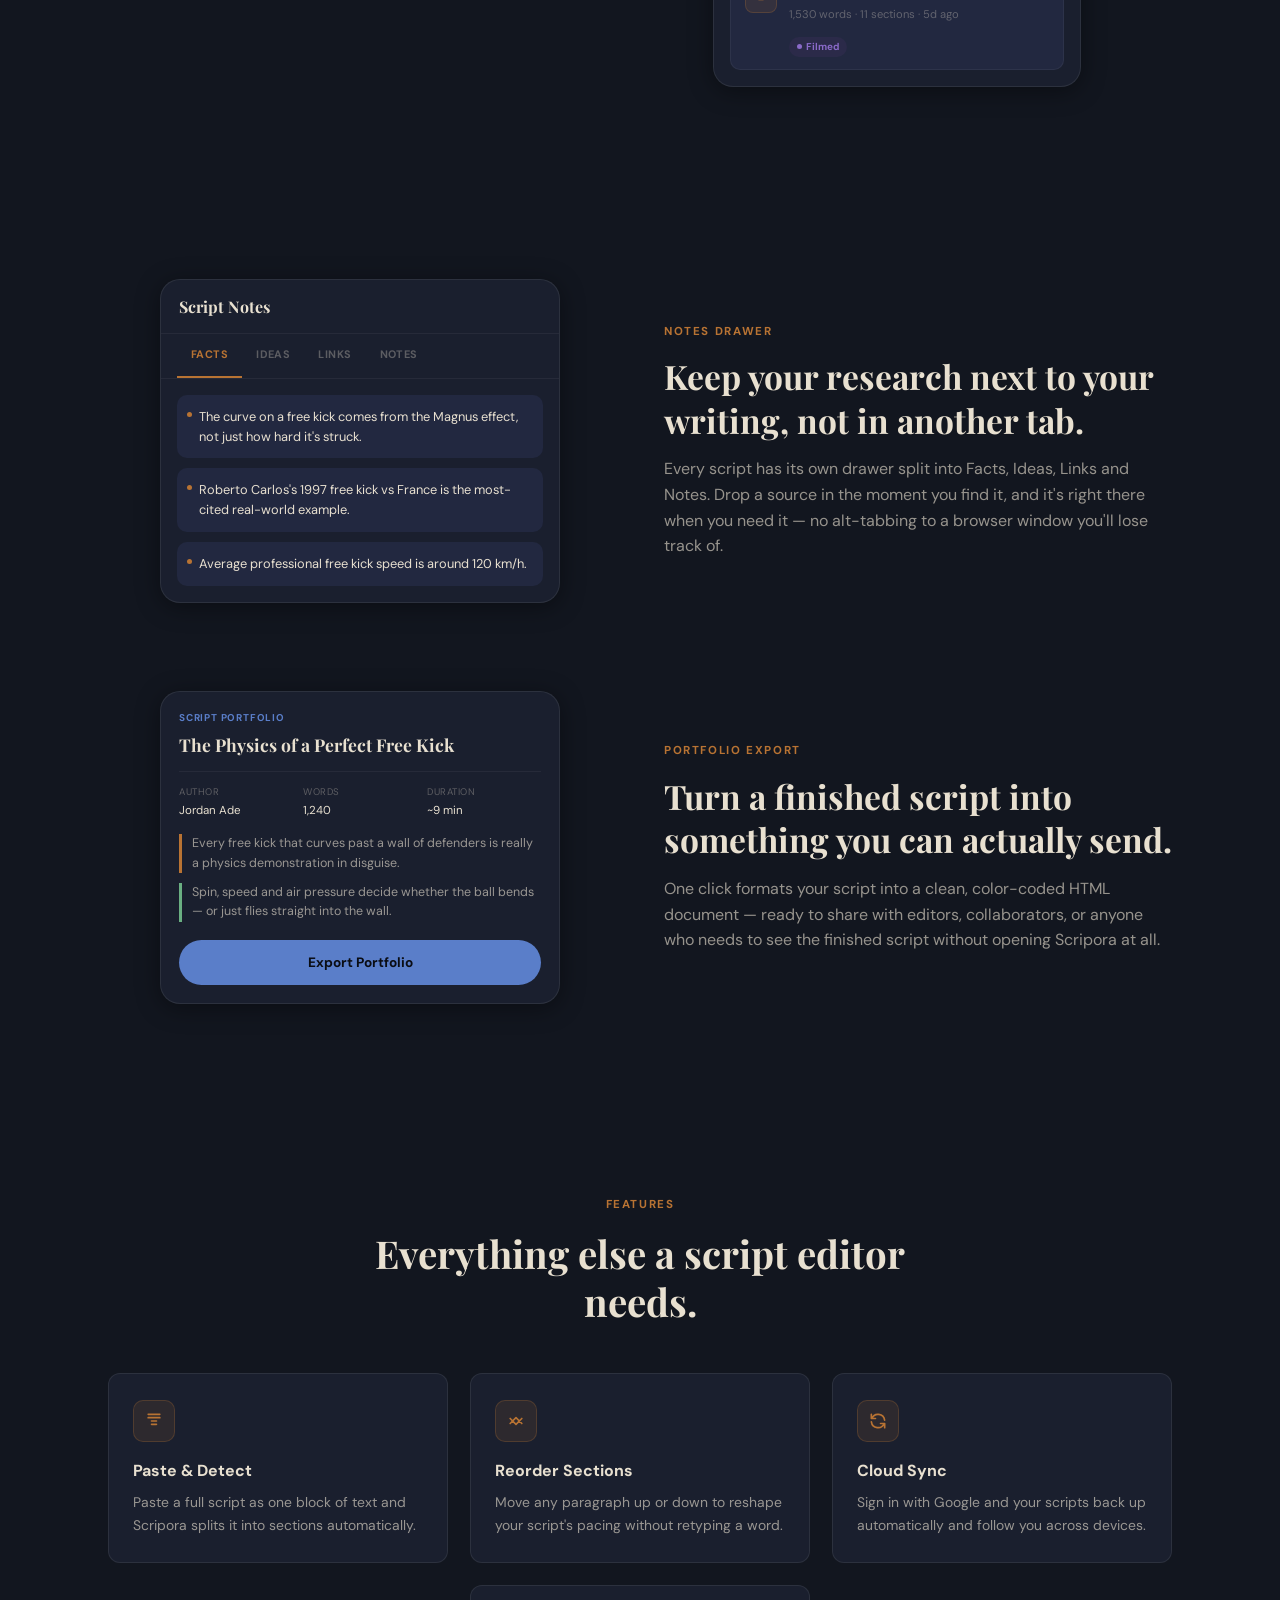
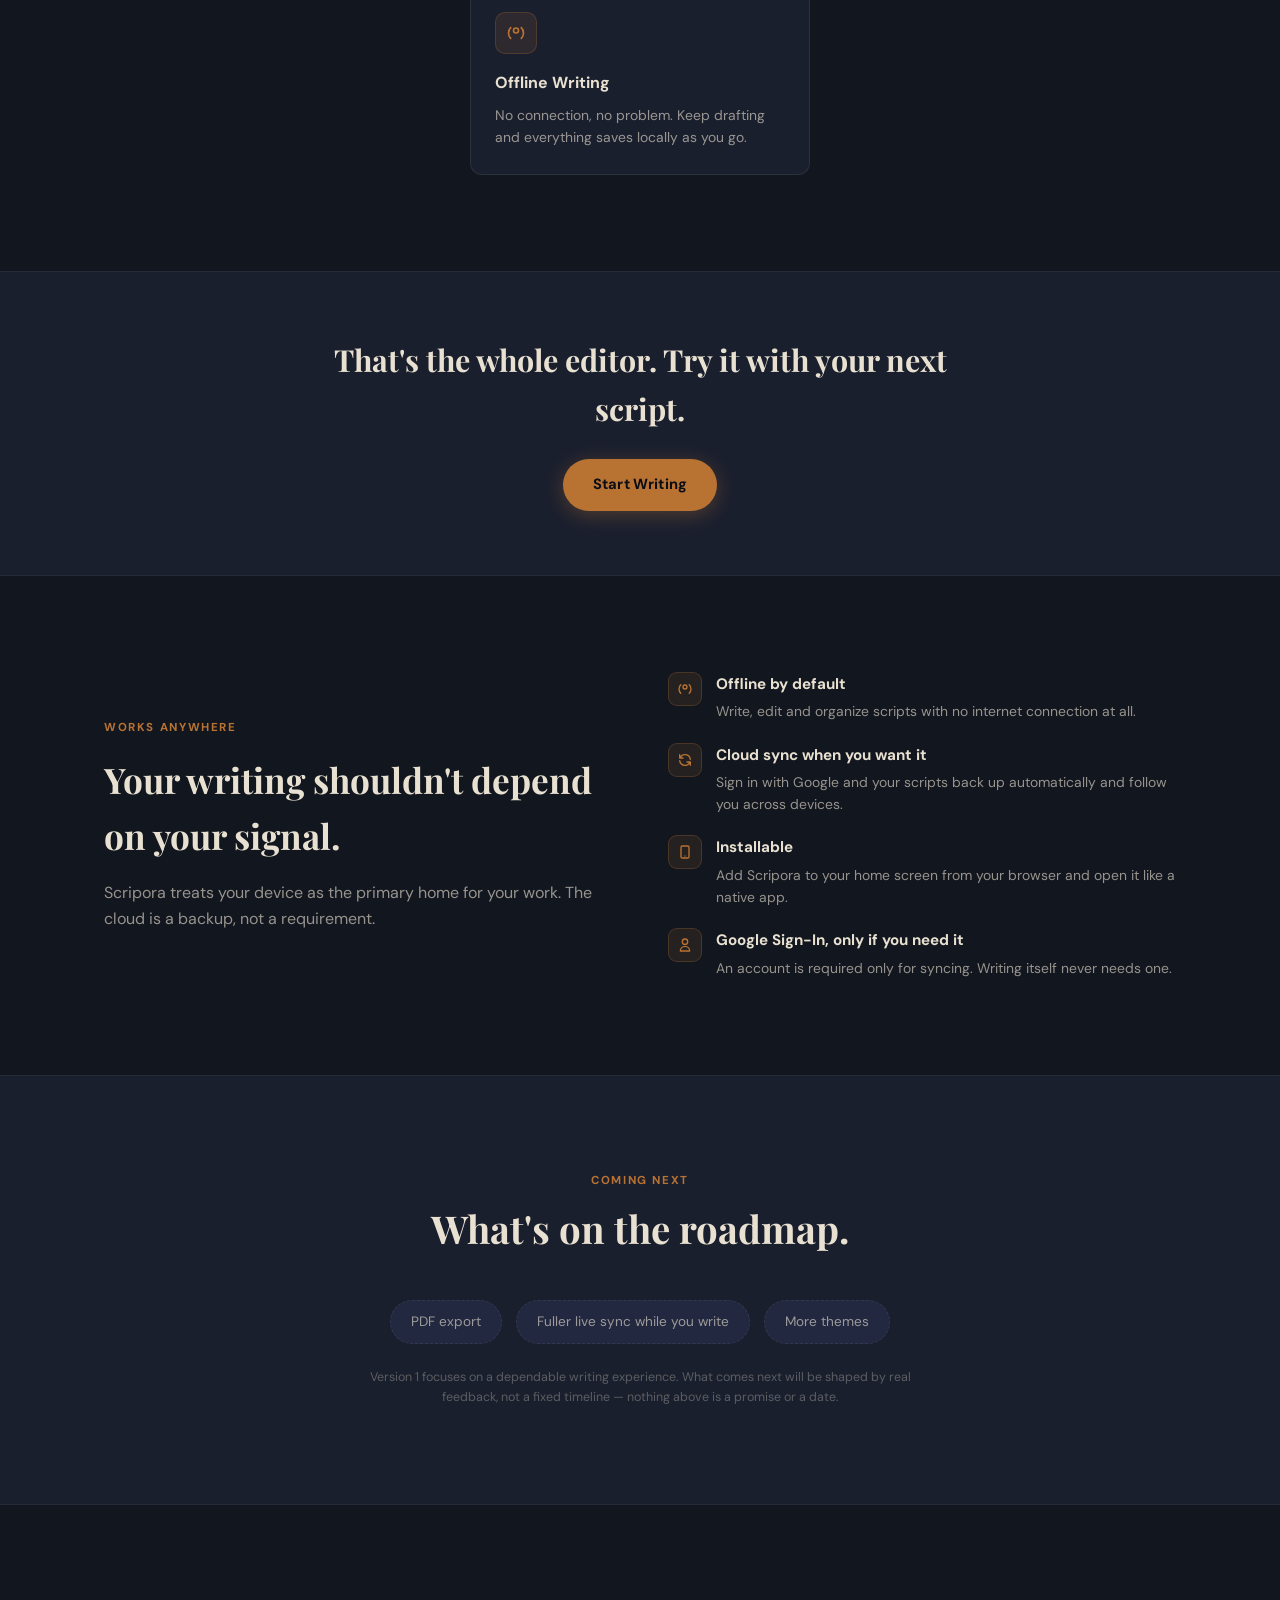
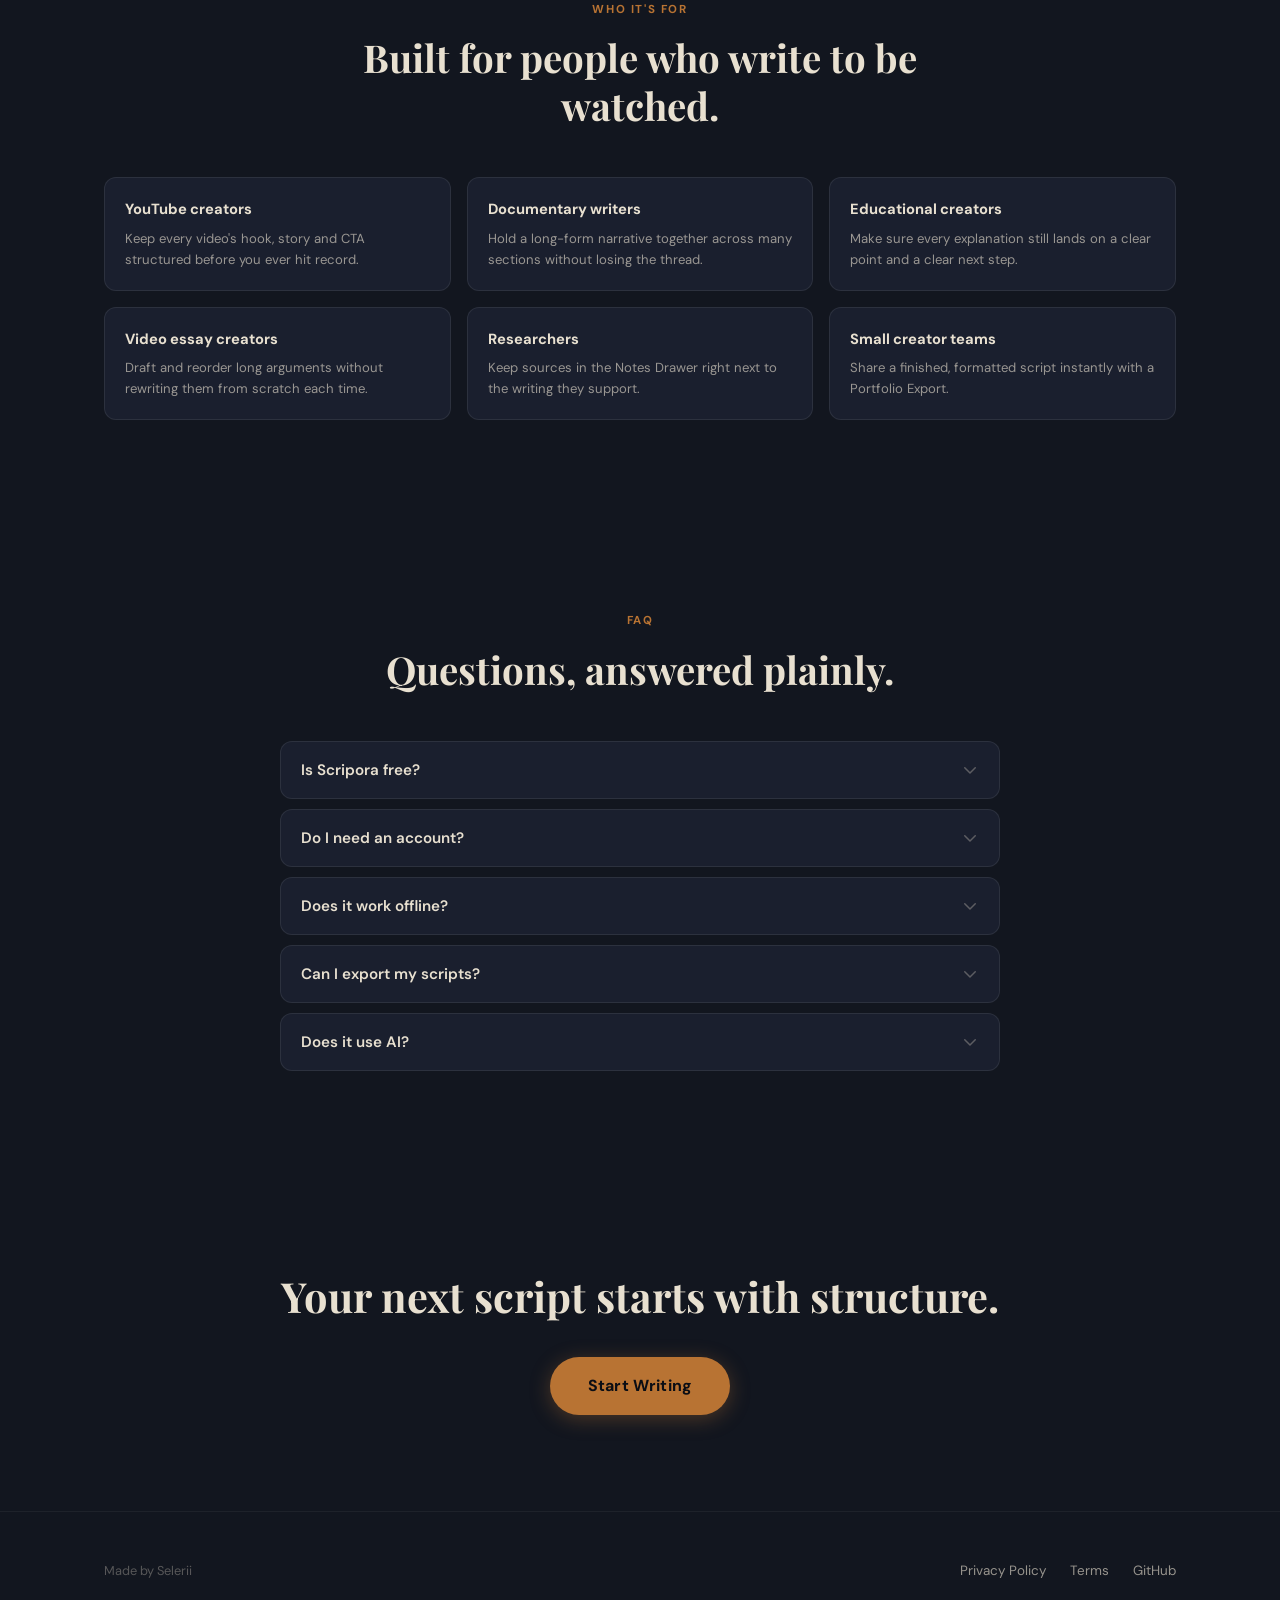
==== commit 46c29f4a: "Add files via upload" ====
--- a/index.html
+++ b/index.html
@@ -3,30 +3,37 @@
 <head>
 <meta charset="UTF-8">
 <meta name="viewport" content="width=device-width, initial-scale=1, viewport-fit=cover">
-<title>Scripora — A Script Editor Built Around Structure, Not AI</title>
-<meta name="description" content="Scripora is a purpose-built script editor for YouTube creators. Organize every video into Hook, Context, Main Body, CTA and Outro — offline-first, no AI, no fake scoring, no paywalls.">
-<!-- PLACEHOLDER: replace REPLACE_WITH_LANDING_DOMAIN once this project has
-     a real domain on Vercel. This is a NEW, separate project from the app
-     (per your instruction to keep them as separate repos), so it will not
-     share scripora.vercel.app — that stays the app's own address. -->
-<link rel="canonical" href="https://REPLACE_WITH_LANDING_DOMAIN/">
+<meta name="google-site-verification" content="ID1UXs83_QXUR-DhdZkDt57IcCldg0tK2p2t0_HGRiM" />
+<!-- Google tag (gtag.js) -->
+<script async src="https://www.googletagmanager.com/gtag/js?id=G-YHD574L0KR"></script>
+<script>
+  window.dataLayer = window.dataLayer || [];
+  function gtag(){dataLayer.push(arguments);}
+  gtag('js', new Date());
+
+  gtag('config', 'G-YHD574L0KR');
+</script>
+<title>Scripora — A Script Editor Built Around Structure</title>
+<meta name="description" content="Scripora is a purpose-built script editor for YouTube creators. Organize every video into Hook, Context, Main Body, CTA and Outro, manage your whole script library, and export a finished portfolio — free, offline-first, and refreshingly simple.">
+<link rel="canonical" href="https://scripora-site.vercel.app/">
 
 <!-- Open Graph -->
 <meta property="og:type" content="website">
-<meta property="og:title" content="Scripora — A Script Editor Built Around Structure, Not AI">
-<meta property="og:description" content="Organize every video into Hook, Context, Main Body, CTA and Outro. Offline-first, no AI, no fake scoring, no paywalls.">
-<meta property="og:url" content="https://REPLACE_WITH_LANDING_DOMAIN/">
-<meta property="og:image" content="https://REPLACE_WITH_LANDING_DOMAIN/Icon/icon-512.png">
+<meta property="og:title" content="Scripora — A Script Editor Built Around Structure">
+<meta property="og:description" content="Organize every video into Hook, Context, Main Body, CTA and Outro. Manage your script library and export a finished portfolio — free and offline-first.">
+<meta property="og:url" content="https://scripora-site.vercel.app/">
+<meta property="og:image" content="https://scripora-site.vercel.app/Icon/icon-512.png">
 <meta property="og:site_name" content="Scripora">
 
 <!-- Twitter -->
 <meta name="twitter:card" content="summary">
-<meta name="twitter:title" content="Scripora — A Script Editor Built Around Structure, Not AI">
-<meta name="twitter:description" content="Organize every video into Hook, Context, Main Body, CTA and Outro. Offline-first, no AI, no fake scoring, no paywalls.">
-<meta name="twitter:image" content="https://REPLACE_WITH_LANDING_DOMAIN/Icon/icon-512.png">
+<meta name="twitter:title" content="Scripora — A Script Editor Built Around Structure">
+<meta name="twitter:description" content="Organize every video into Hook, Context, Main Body, CTA and Outro. Manage your script library and export a finished portfolio — free and offline-first.">
+<meta name="twitter:image" content="https://scripora-site.vercel.app/Icon/icon-512.png">
 <meta name="twitter:site" content="@selerii">
 
-<link rel="icon" href="/Icon/favicon-32.png" sizes="32x32">
+<link rel="icon" href="/favicon.ico" sizes="any">
+<link rel="icon" href="/Icon/favicon-32.png" type="image/png" sizes="32x32">
 <link rel="apple-touch-icon" href="/Icon/icon-192.png">
 
 <link rel="preconnect" href="https://fonts.googleapis.com">
@@ -42,7 +49,7 @@
   "url": "https://scripora.vercel.app/",
   "applicationCategory": "ProductivityApplication",
   "operatingSystem": "Web, Progressive Web App",
-  "description": "Scripora is an offline-first script editor for YouTube creators. It organizes scripts into Hook, Context, Main Body, CTA and Outro sections, with paste-and-detect, notes, and portfolio export.",
+  "description": "Scripora is an offline-first script editor for YouTube creators. It organizes scripts into Hook, Context, Main Body, CTA and Outro sections, manages a full library of scripts by status, and includes notes and portfolio export.",
   "offers": {
     "@type": "Offer",
     "price": "0",
@@ -50,6 +57,7 @@
   },
   "featureList": [
     "Hook, Context, Main Body, CTA and Outro script structure",
+    "Script library with Draft, In Progress, Ready and Filmed statuses",
     "Section-based editor",
     "Paste and automatically detect sections",
     "Reorder sections",
@@ -128,7 +136,7 @@
     <div class="wrap">
       <div class="hero-copy">
         <h1>Every video needs a <em>structure</em>. Scripora gives you one.</h1>
-        <p class="lead">Scripora organizes your scripts into five clear stages — Hook, Context, Main Body, CTA and Outro — so you write with a shape in mind instead of a wall of text.</p>
+        <p class="lead">Scripora is a script editor for YouTube creators. It organizes your scripts into five clear stages — Hook, Context, Main Body, CTA and Outro — so you write with a shape in mind instead of a wall of text.</p>
         <div class="hero-stages" aria-hidden="true">
           <span class="stage-chip hook">Hook</span>
           <span class="stage-chip ctx">Context</span>
@@ -140,6 +148,7 @@
           <a class="btn btn-primary" href="https://scripora.vercel.app/">Start Writing</a>
           <a class="btn btn-ghost" href="#how-it-works">See How It Works</a>
         </div>
+        <p class="hero-reassurance">Free to start. No signup required to begin writing.</p>
       </div>
 
       <div class="hero-visual">
@@ -249,12 +258,118 @@
     </div>
   </section>
 
+  <!-- ══════════ SCRIPT LIBRARY ══════════ -->
+  <section id="library">
+    <div class="wrap">
+      <div class="lib-copy">
+        <span class="eyebrow">Script Library</span>
+        <h2>Every script lives in one workspace, not just one page.</h2>
+        <p>Scripora isn't just a single editor — it's a library of everything you're writing. Each script carries its own status, so you always know what's a rough draft and what's ready to film.</p>
+      </div>
+      <div class="mock-frame lib-mock" role="img" aria-label="Scripora script library showing scripts filtered by Draft, In Progress, Ready and Filmed status">
+        <div class="lib-filters">
+          <span class="lib-filter">Draft</span>
+          <span class="lib-filter active">In Progress</span>
+          <span class="lib-filter">Ready</span>
+          <span class="lib-filter">Filmed</span>
+        </div>
+        <div class="lib-list">
+          <div class="lib-card">
+            <div class="lib-icon" aria-hidden="true"><svg width="16" height="16" viewBox="0 0 24 24" fill="none" stroke="currentColor" stroke-width="2"><path stroke-linecap="round" stroke-linejoin="round" d="M9 12h6m-6 4h6M5 8h14M5 4h14"/></svg></div>
+            <div class="lib-info">
+              <div class="lib-title">Why Vending Machines Still Jam</div>
+              <div class="lib-meta">812 words · 6 sections · 2h ago</div>
+              <span class="sbadge draft"><span class="sbadge-dot"></span>Draft</span>
+            </div>
+          </div>
+          <div class="lib-card">
+            <div class="lib-icon" aria-hidden="true"><svg width="16" height="16" viewBox="0 0 24 24" fill="none" stroke="currentColor" stroke-width="2"><path stroke-linecap="round" stroke-linejoin="round" d="M9 12h6m-6 4h6M5 8h14M5 4h14"/></svg></div>
+            <div class="lib-info">
+              <div class="lib-title">The Physics of a Perfect Free Kick</div>
+              <div class="lib-meta">1,240 words · 9 sections · 1d ago</div>
+              <span class="sbadge progress"><span class="sbadge-dot"></span>In Progress</span>
+            </div>
+          </div>
+          <div class="lib-card">
+            <div class="lib-icon" aria-hidden="true"><svg width="16" height="16" viewBox="0 0 24 24" fill="none" stroke="currentColor" stroke-width="2"><path stroke-linecap="round" stroke-linejoin="round" d="M9 12h6m-6 4h6M5 8h14M5 4h14"/></svg></div>
+            <div class="lib-info">
+              <div class="lib-title">Inside the World's Loneliest Lighthouse</div>
+              <div class="lib-meta">960 words · 7 sections · 3d ago</div>
+              <span class="sbadge ready"><span class="sbadge-dot"></span>Ready</span>
+            </div>
+          </div>
+          <div class="lib-card">
+            <div class="lib-icon" aria-hidden="true"><svg width="16" height="16" viewBox="0 0 24 24" fill="none" stroke="currentColor" stroke-width="2"><path stroke-linecap="round" stroke-linejoin="round" d="M9 12h6m-6 4h6M5 8h14M5 4h14"/></svg></div>
+            <div class="lib-info">
+              <div class="lib-title">How Airports Move a Million Bags a Day</div>
+              <div class="lib-meta">1,530 words · 11 sections · 5d ago</div>
+              <span class="sbadge filmed"><span class="sbadge-dot"></span>Filmed</span>
+            </div>
+          </div>
+        </div>
+      </div>
+    </div>
+  </section>
+
+  <!-- ══════════ SHOWCASE: NOTES DRAWER + PORTFOLIO EXPORT ══════════ -->
+  <section class="showcase">
+    <div class="wrap">
+
+      <div class="showcase-block">
+        <div class="mock-frame notes-mock" role="img" aria-label="Scripora Notes Drawer showing Facts, Ideas, Links and Notes tabs with sample research notes">
+          <div class="mock-titlebar"><span>Script Notes</span></div>
+          <div class="nd-tabs">
+            <span class="nd-tab active">Facts</span>
+            <span class="nd-tab">Ideas</span>
+            <span class="nd-tab">Links</span>
+            <span class="nd-tab">Notes</span>
+          </div>
+          <div class="nd-list">
+            <div class="nd-note">The curve on a free kick comes from the Magnus effect, not just how hard it's struck.</div>
+            <div class="nd-note">Roberto Carlos's 1997 free kick vs France is the most-cited real-world example.</div>
+            <div class="nd-note">Average professional free kick speed is around 120 km/h.</div>
+          </div>
+        </div>
+        <div class="showcase-copy">
+          <span class="eyebrow">Notes Drawer</span>
+          <h2>Keep your research next to your writing, not in another tab.</h2>
+          <p>Every script has its own drawer split into Facts, Ideas, Links and Notes. Drop a source in the moment you find it, and it's right there when you need it — no alt-tabbing to a browser window you'll lose track of.</p>
+        </div>
+      </div>
+
+      <div class="showcase-block reverse">
+        <div class="showcase-copy">
+          <span class="eyebrow">Portfolio Export</span>
+          <h2>Turn a finished script into something you can actually send.</h2>
+          <p>One click formats your script into a clean, color-coded HTML document — ready to share with editors, collaborators, or anyone who needs to see the finished script without opening Scripora at all.</p>
+        </div>
+        <div class="mock-frame pf-mock" role="img" aria-label="Scripora Portfolio Export showing a formatted script document with author, word count and duration">
+          <div class="pf-head">
+            <div class="pf-label">Script Portfolio</div>
+            <div class="pf-title">The Physics of a Perfect Free Kick</div>
+            <div class="pf-meta">
+              <div><span>Author</span>Jordan Ade</div>
+              <div><span>Words</span>1,240</div>
+              <div><span>Duration</span>~9 min</div>
+            </div>
+          </div>
+          <div class="pf-body">
+            <p class="pf-line hook">Every free kick that curves past a wall of defenders is really a physics demonstration in disguise.</p>
+            <p class="pf-line ctx">Spin, speed and air pressure decide whether the ball bends — or just flies straight into the wall.</p>
+          </div>
+          <div class="pf-export-btn">Export Portfolio</div>
+        </div>
+      </div>
+
+    </div>
+  </section>
+
   <!-- ══════════ FEATURES ══════════ -->
   <section id="features">
     <div class="wrap">
       <div class="section-head">
         <span class="eyebrow">Features</span>
-        <h2>Just what a script editor needs.</h2>
+        <h2>Everything else a script editor needs.</h2>
       </div>
       <div class="feature-grid">
         <div class="feature-card">
@@ -273,17 +388,10 @@
         </div>
         <div class="feature-card">
           <div class="fc-icon" aria-hidden="true">
-            <svg width="20" height="20" viewBox="0 0 24 24" fill="none" stroke="currentColor" stroke-width="2"><path stroke-linecap="round" stroke-linejoin="round" d="M9 12l2 2 4-4m5.618-4.016A11.955 11.955 0 0112 2.944a11.955 11.955 0 01-8.618 3.04A12.02 12.02 0 003 9c0 5.591 3.824 10.29 9 11.622 5.176-1.332 9-6.03 9-11.622 0-1.042-.133-2.052-.382-3.016z"/></svg>
-          </div>
-          <h3>Notes Drawer</h3>
-          <p>Keep Facts, Ideas, Links and Notes next to your script so research never gets lost in another tab.</p>
-        </div>
-        <div class="feature-card">
-          <div class="fc-icon" aria-hidden="true">
-            <svg width="20" height="20" viewBox="0 0 24 24" fill="none" stroke="currentColor" stroke-width="2"><path stroke-linecap="round" stroke-linejoin="round" d="M4 16v2a2 2 0 002 2h12a2 2 0 002-2v-2M7 10l5 5 5-5M12 15V3"/></svg>
-          </div>
-          <h3>Portfolio Export</h3>
-          <p>Turn a finished script into a formatted, color-coded HTML document you can share or archive.</p>
+            <svg width="20" height="20" viewBox="0 0 24 24" fill="none" stroke="currentColor" stroke-width="2"><path stroke-linecap="round" stroke-linejoin="round" d="M4 4v5h.582m15.356 2A8.001 8.001 0 004.582 9m0 0H9m11 11v-5h-.581m0 0a8.003 8.003 0 01-15.357-2m15.357 2H15"/></svg>
+          </div>
+          <h3>Cloud Sync</h3>
+          <p>Sign in with Google and your scripts back up automatically and follow you across devices.</p>
         </div>
         <div class="feature-card">
           <div class="fc-icon" aria-hidden="true">
@@ -293,6 +401,14 @@
           <p>No connection, no problem. Keep drafting and everything saves locally as you go.</p>
         </div>
       </div>
+    </div>
+  </section>
+
+  <!-- ══════════ MID-PAGE CTA ══════════ -->
+  <section class="mid-cta">
+    <div class="wrap center">
+      <h2>That's the whole editor. Try it with your next script.</h2>
+      <a class="btn btn-primary" href="https://scripora.vercel.app/">Start Writing</a>
     </div>
   </section>
 
@@ -345,24 +461,6 @@
     </div>
   </section>
 
-  <!-- ══════════ WHO IT'S FOR ══════════ -->
-  <section>
-    <div class="wrap">
-      <div class="section-head">
-        <span class="eyebrow">Who It's For</span>
-        <h2>Built for people who write to be watched.</h2>
-      </div>
-      <div class="audience-grid">
-        <div class="audience-chip">YouTube creators</div>
-        <div class="audience-chip">Documentary writers</div>
-        <div class="audience-chip">Educational creators</div>
-        <div class="audience-chip">Video essay creators</div>
-        <div class="audience-chip">Researchers</div>
-        <div class="audience-chip">Small creator teams</div>
-      </div>
-    </div>
-  </section>
-
   <!-- ══════════ COMING NEXT ══════════ -->
   <section class="roadmap">
     <div class="wrap">
@@ -376,6 +474,42 @@
         <span class="roadmap-item">More themes</span>
       </div>
       <p class="roadmap-note">Version 1 focuses on a dependable writing experience. What comes next will be shaped by real feedback, not a fixed timeline — nothing above is a promise or a date.</p>
+    </div>
+  </section>
+
+  <!-- ══════════ WHO IT'S FOR ══════════ -->
+  <section>
+    <div class="wrap">
+      <div class="section-head">
+        <span class="eyebrow">Who It's For</span>
+        <h2>Built for people who write to be watched.</h2>
+      </div>
+      <div class="audience-grid">
+        <div class="audience-card">
+          <h4>YouTube creators</h4>
+          <p>Keep every video's hook, story and CTA structured before you ever hit record.</p>
+        </div>
+        <div class="audience-card">
+          <h4>Documentary writers</h4>
+          <p>Hold a long-form narrative together across many sections without losing the thread.</p>
+        </div>
+        <div class="audience-card">
+          <h4>Educational creators</h4>
+          <p>Make sure every explanation still lands on a clear point and a clear next step.</p>
+        </div>
+        <div class="audience-card">
+          <h4>Video essay creators</h4>
+          <p>Draft and reorder long arguments without rewriting them from scratch each time.</p>
+        </div>
+        <div class="audience-card">
+          <h4>Researchers</h4>
+          <p>Keep sources in the Notes Drawer right next to the writing they support.</p>
+        </div>
+        <div class="audience-card">
+          <h4>Small creator teams</h4>
+          <p>Share a finished, formatted script instantly with a Portfolio Export.</p>
+        </div>
+      </div>
     </div>
   </section>
 
--- a/styles.css
+++ b/styles.css
@@ -150,6 +150,7 @@
 .stage-chip.out{color:var(--out);background:var(--out-bg);border-color:var(--out-border);}
 .hero-actions{display:flex;flex-wrap:wrap;gap:14px;}
 
+.hero-reassurance{margin-top:14px;font-size:.8rem;color:var(--faint);}
 @media (max-width:900px){
   .hero .wrap{grid-template-columns:1fr;}
   .hero-visual{order:-1;}
@@ -255,10 +256,12 @@
 
 /* ── Who It's For ── */
 .audience-grid{display:grid;grid-template-columns:repeat(3,1fr);gap:16px;}
-.audience-chip{
+.audience-card{
   background:var(--surface);border:1px solid var(--border);border-radius:var(--radius-card);
-  padding:20px;text-align:center;font-size:.88rem;font-weight:600;color:var(--text);
-}
+  padding:20px;
+}
+.audience-card h4{font-size:.92rem;font-weight:700;margin-bottom:6px;}
+.audience-card p{font-size:.82rem;color:var(--muted);}
 @media (max-width:860px){ .audience-grid{grid-template-columns:1fr 1fr;} }
 @media (max-width:480px){ .audience-grid{grid-template-columns:1fr;} }
 
@@ -300,3 +303,71 @@
 
 /* ── Utility ── */
 .center{text-align:center;}
+
+/* ════════ STATUS BADGES — colors copied exactly from the real app's
+   .sbadge classes, not invented ════════ */
+.sbadge{display:inline-flex;align-items:center;gap:4px;padding:2px 8px;border-radius:20px;font-size:.62rem;font-weight:700;}
+.sbadge-dot{width:5px;height:5px;border-radius:50%;flex-shrink:0;}
+.sbadge.draft{background:var(--s2);color:var(--muted);}
+.sbadge.draft .sbadge-dot{background:var(--muted);}
+.sbadge.progress{background:rgba(58,92,139,.15);color:#5A7EC9;}
+.sbadge.progress .sbadge-dot{background:#5A7EC9;}
+.sbadge.ready{background:rgba(74,124,89,.15);color:#6AAF82;}
+.sbadge.ready .sbadge-dot{background:#6AAF82;}
+.sbadge.filmed{background:rgba(92,58,124,.15);color:#8A6AC9;}
+.sbadge.filmed .sbadge-dot{background:#8A6AC9;}
+
+/* ════════ SCRIPT LIBRARY ════════ */
+#library .wrap{display:grid;grid-template-columns:.9fr 1.1fr;gap:56px;align-items:center;}
+.lib-copy h2{font-size:clamp(1.6rem,3.6vw,2.2rem);margin:0 0 16px;line-height:1.3;}
+.lib-copy p{color:var(--muted);max-width:44ch;}
+.lib-mock{max-width:440px;margin:0 auto;}
+.lib-filters{display:flex;gap:8px;padding:16px 16px 0;flex-wrap:wrap;}
+.lib-filter{font-size:.66rem;font-weight:700;padding:6px 14px;border-radius:20px;border:1px solid var(--border);color:var(--faint);}
+.lib-filter.active{border-color:var(--accent-border);color:var(--accent);background:var(--accent-soft);}
+.lib-list{display:flex;flex-direction:column;gap:10px;padding:16px;}
+.lib-card{display:flex;gap:12px;align-items:flex-start;background:var(--s2);border:1px solid var(--border2);border-radius:10px;padding:12px 14px;}
+.lib-icon{width:32px;height:32px;border-radius:8px;background:var(--accent-soft);border:1px solid var(--accent-border);display:flex;align-items:center;justify-content:center;color:var(--accent);flex-shrink:0;}
+.lib-info{flex:1;min-width:0;}
+.lib-title{font-weight:700;font-size:.85rem;margin-bottom:3px;white-space:nowrap;overflow:hidden;text-overflow:ellipsis;}
+.lib-meta{font-size:.7rem;color:var(--faint);margin-bottom:7px;}
+@media (max-width:900px){ #library .wrap{grid-template-columns:1fr;} .lib-mock{order:-1;} }
+
+/* ════════ SHOWCASE: NOTES DRAWER + PORTFOLIO EXPORT ════════ */
+.showcase-block{display:grid;grid-template-columns:1fr 1fr;gap:48px;align-items:center;}
+.showcase-block + .showcase-block{margin-top:88px;}
+.showcase-block.reverse{grid-template-columns:1fr 1fr;}
+.showcase-block.reverse .showcase-copy{order:2;}
+.showcase-copy h2{font-size:clamp(1.5rem,3.4vw,2.1rem);margin:0 0 14px;line-height:1.3;}
+.showcase-copy p{color:var(--muted);max-width:46ch;}
+@media (max-width:900px){
+  .showcase-block, .showcase-block.reverse{grid-template-columns:1fr;}
+  .showcase-block.reverse .showcase-copy{order:0;}
+  .showcase-block .mock-frame{order:-1;}
+}
+
+/* Notes Drawer mockup */
+.notes-mock{max-width:400px;margin:0 auto;}
+.nd-tabs{display:flex;gap:0;border-bottom:1px solid var(--border2);padding:0 16px;}
+.nd-tab{padding:12px 14px;font-size:.68rem;font-weight:700;letter-spacing:.04em;text-transform:uppercase;color:var(--faint);border-bottom:2px solid transparent;}
+.nd-tab.active{color:var(--accent);border-color:var(--accent);}
+.nd-list{padding:16px;display:flex;flex-direction:column;gap:10px;}
+.nd-note{background:var(--s2);border-radius:10px;padding:12px 14px 12px 22px;font-size:.8rem;color:var(--text);line-height:1.55;position:relative;}
+.nd-note::before{content:'';position:absolute;left:10px;top:17px;width:5px;height:5px;border-radius:50%;background:var(--accent);}
+
+/* Portfolio Export mockup */
+.pf-mock{max-width:400px;margin:0 auto;}
+.pf-head{padding:18px 18px 14px;}
+.pf-label{font-size:.62rem;letter-spacing:.08em;text-transform:uppercase;color:var(--body-c);font-weight:700;margin-bottom:8px;}
+.pf-title{font-family:'Playfair Display',serif;font-weight:700;font-size:1.1rem;line-height:1.3;margin-bottom:14px;}
+.pf-meta{display:grid;grid-template-columns:repeat(3,1fr);gap:10px;border-top:1px solid var(--border2);padding-top:12px;font-size:.72rem;}
+.pf-meta div span{display:block;color:var(--faint);text-transform:uppercase;letter-spacing:.06em;font-size:.6rem;margin-bottom:3px;}
+.pf-body{padding:0 18px 18px;display:flex;flex-direction:column;gap:10px;}
+.pf-line{border-left:3px solid;padding-left:10px;font-size:.78rem;color:var(--muted);line-height:1.55;}
+.pf-line.hook{border-color:var(--hook);}
+.pf-line.ctx{border-color:var(--ctx);}
+.pf-export-btn{margin:0 18px 18px;background:var(--body-c);color:#0A0D14;text-align:center;padding:12px;border-radius:var(--radius-pill);font-weight:700;font-size:.85rem;}
+
+/* ════════ MID-PAGE CTA ════════ */
+.mid-cta{background:var(--surface);border-top:1px solid var(--border2);border-bottom:1px solid var(--border2);padding:64px 0;}
+.mid-cta h2{font-size:clamp(1.4rem,3vw,1.9rem);margin-bottom:26px;max-width:32ch;margin-left:auto;margin-right:auto;}
